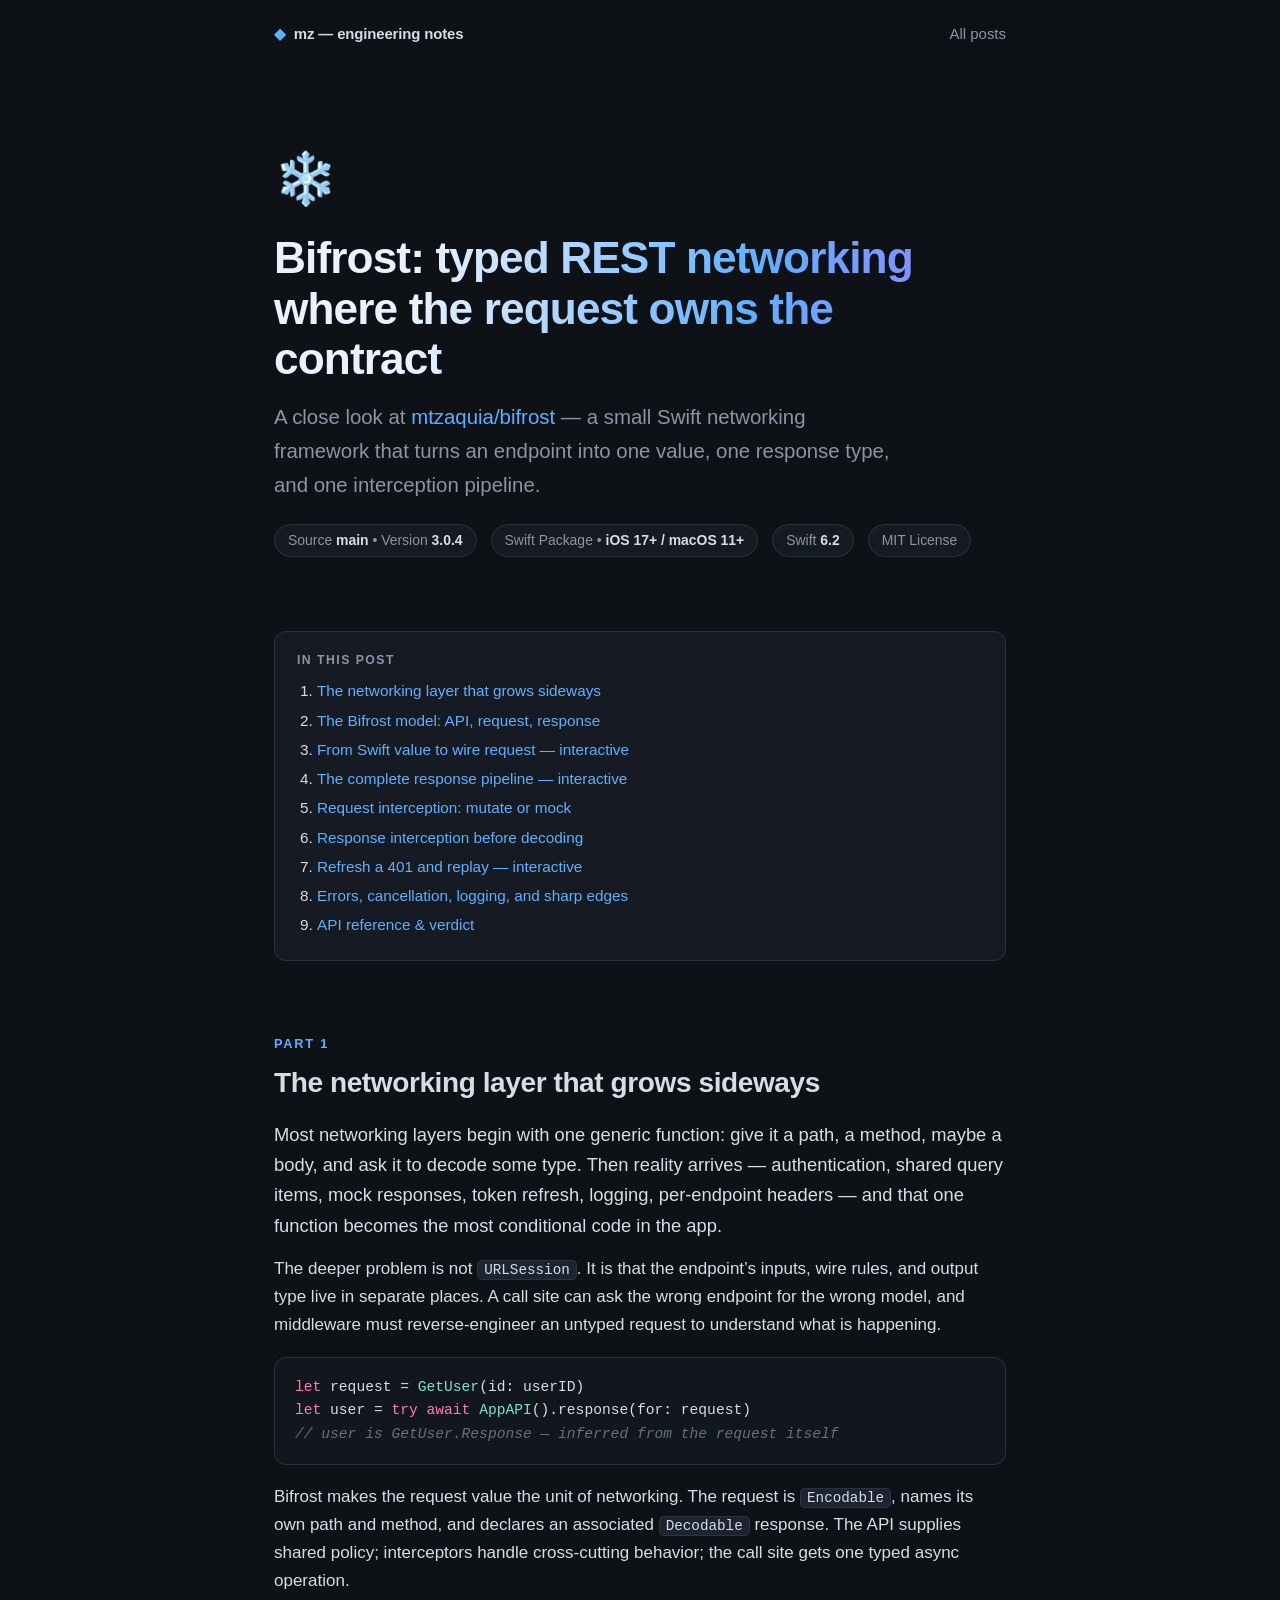
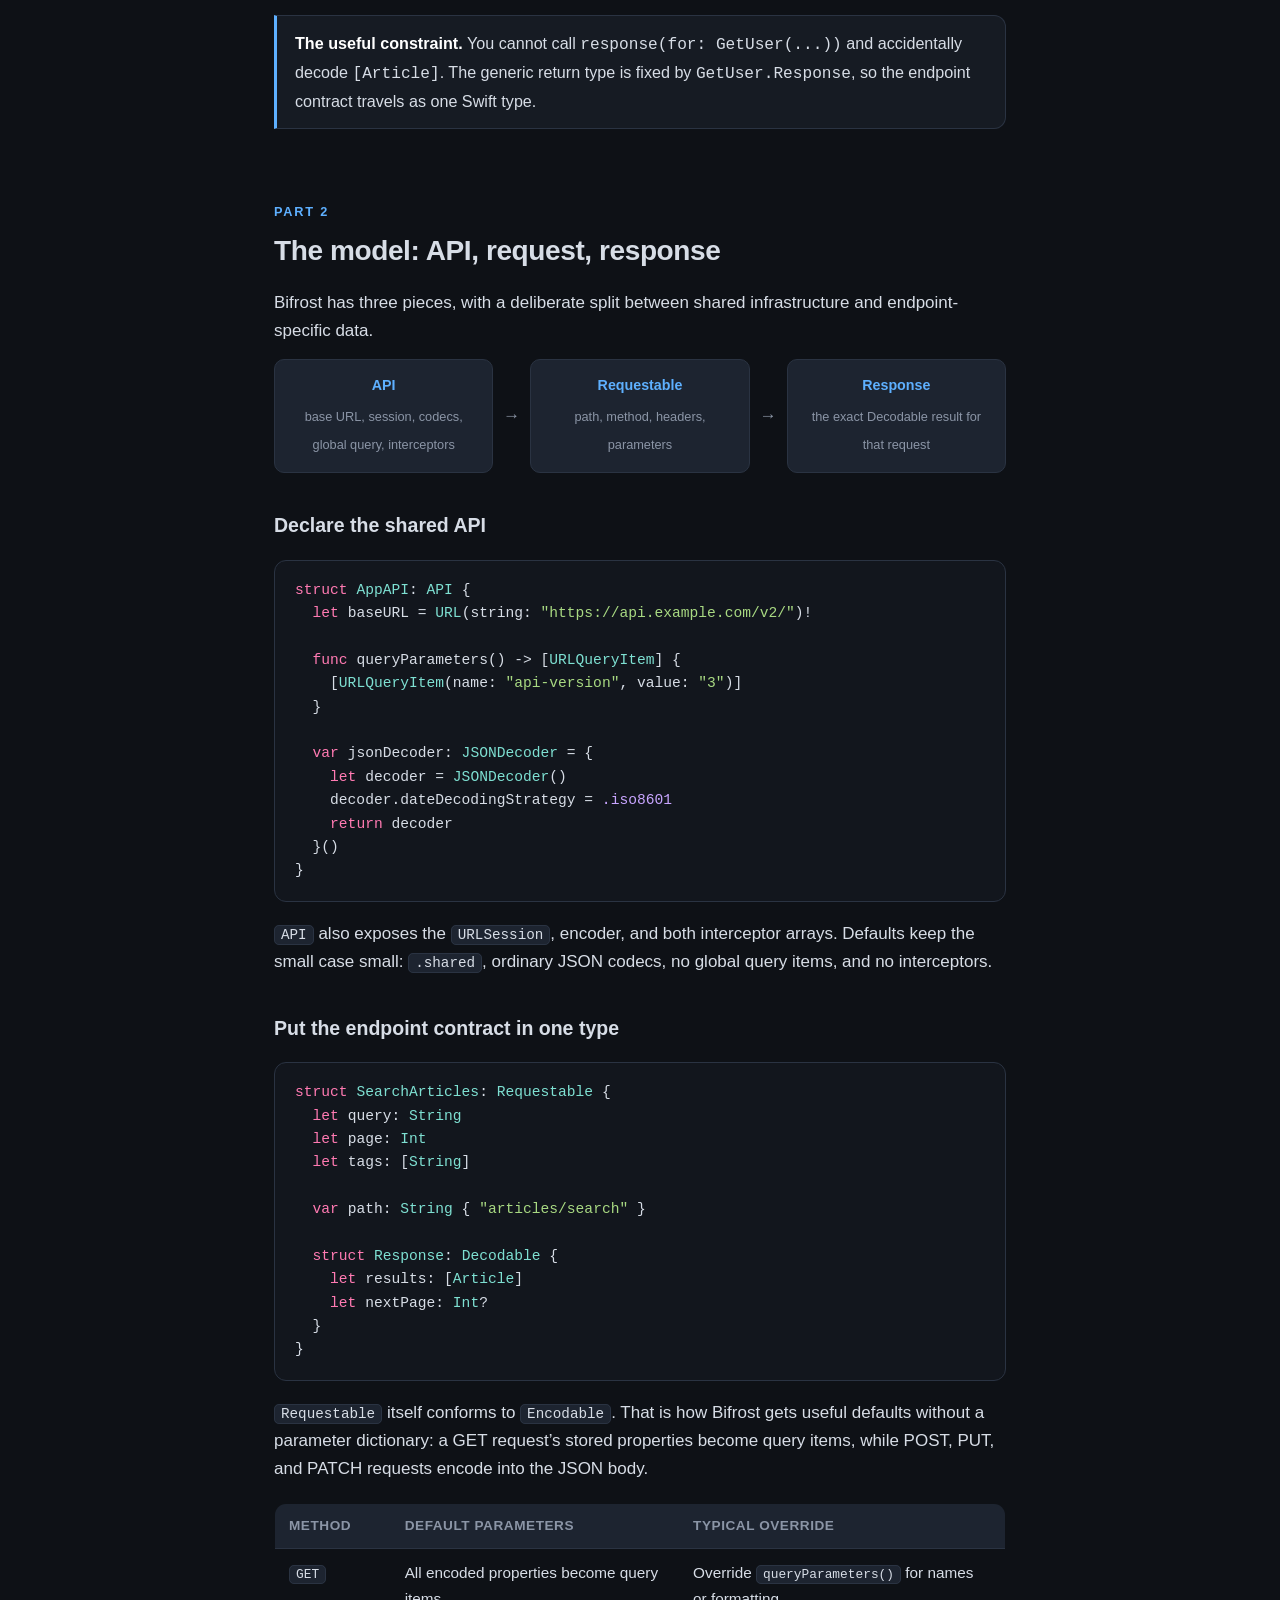
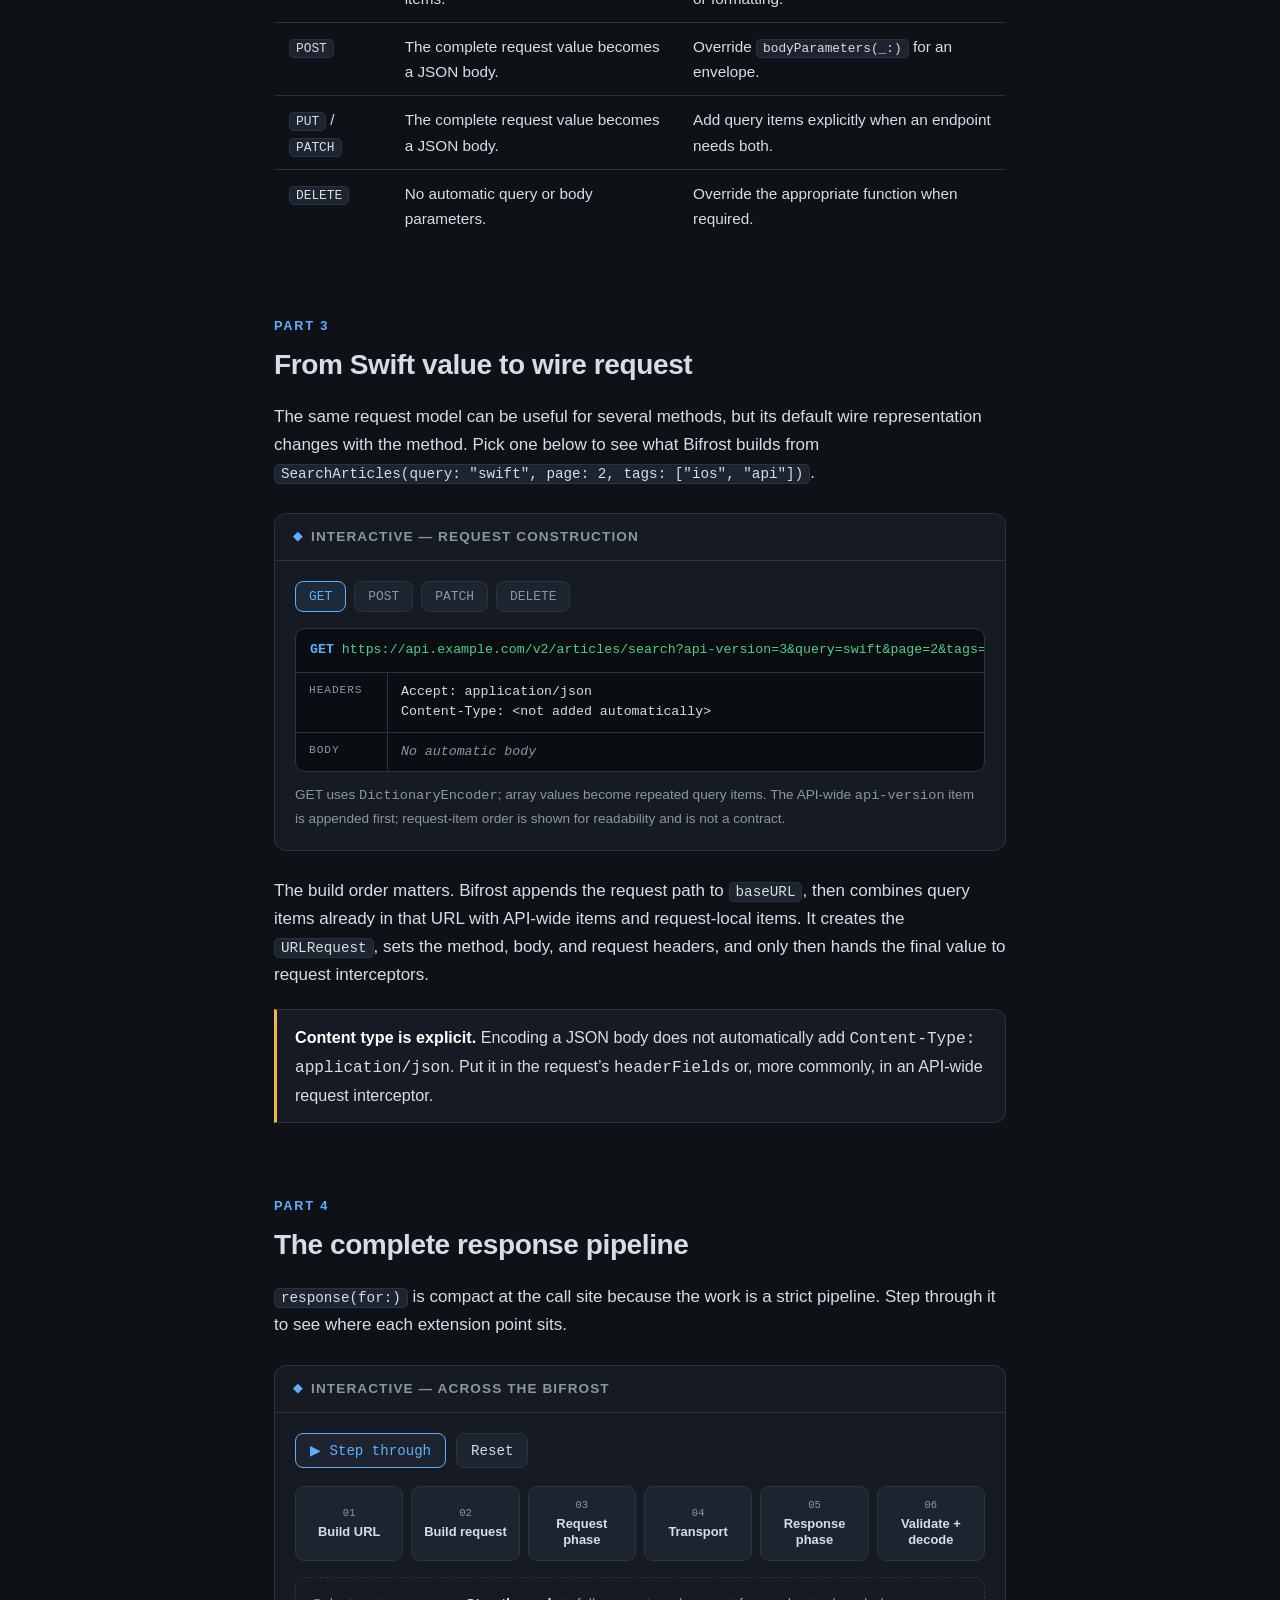
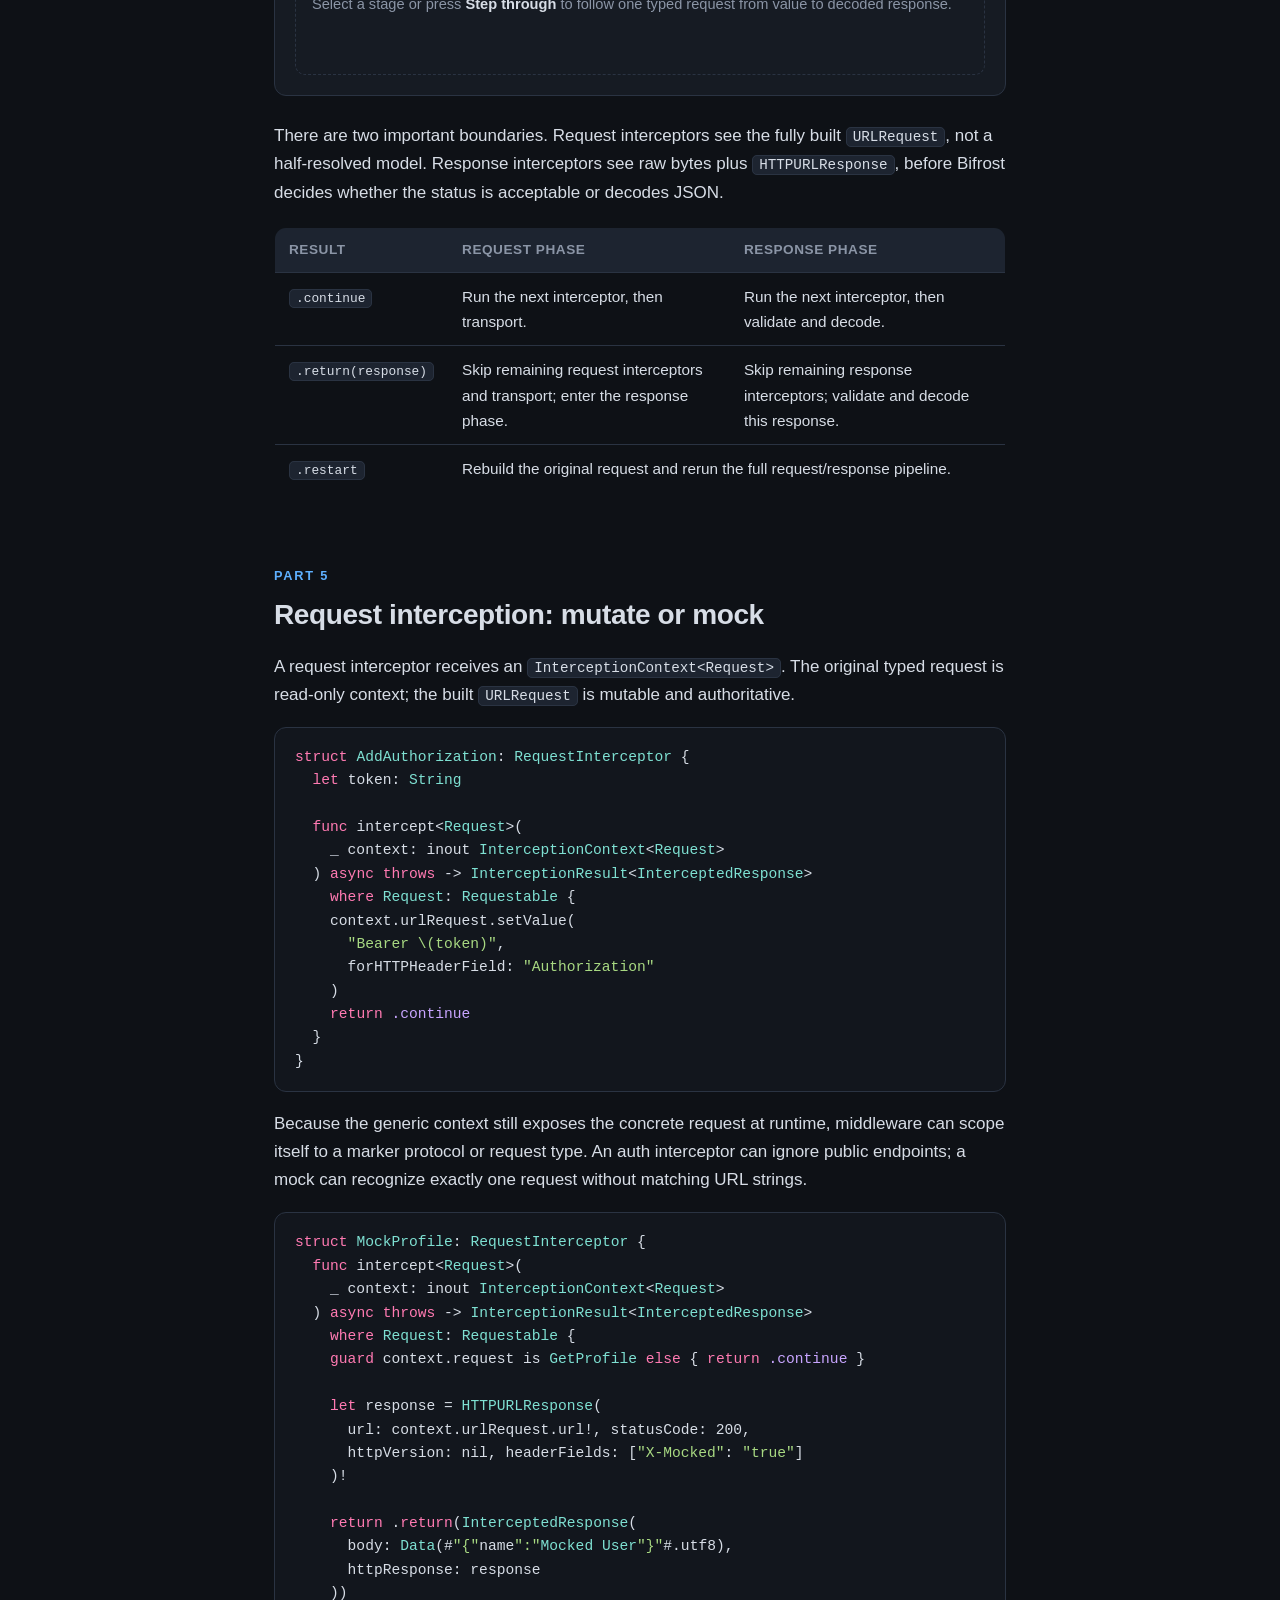
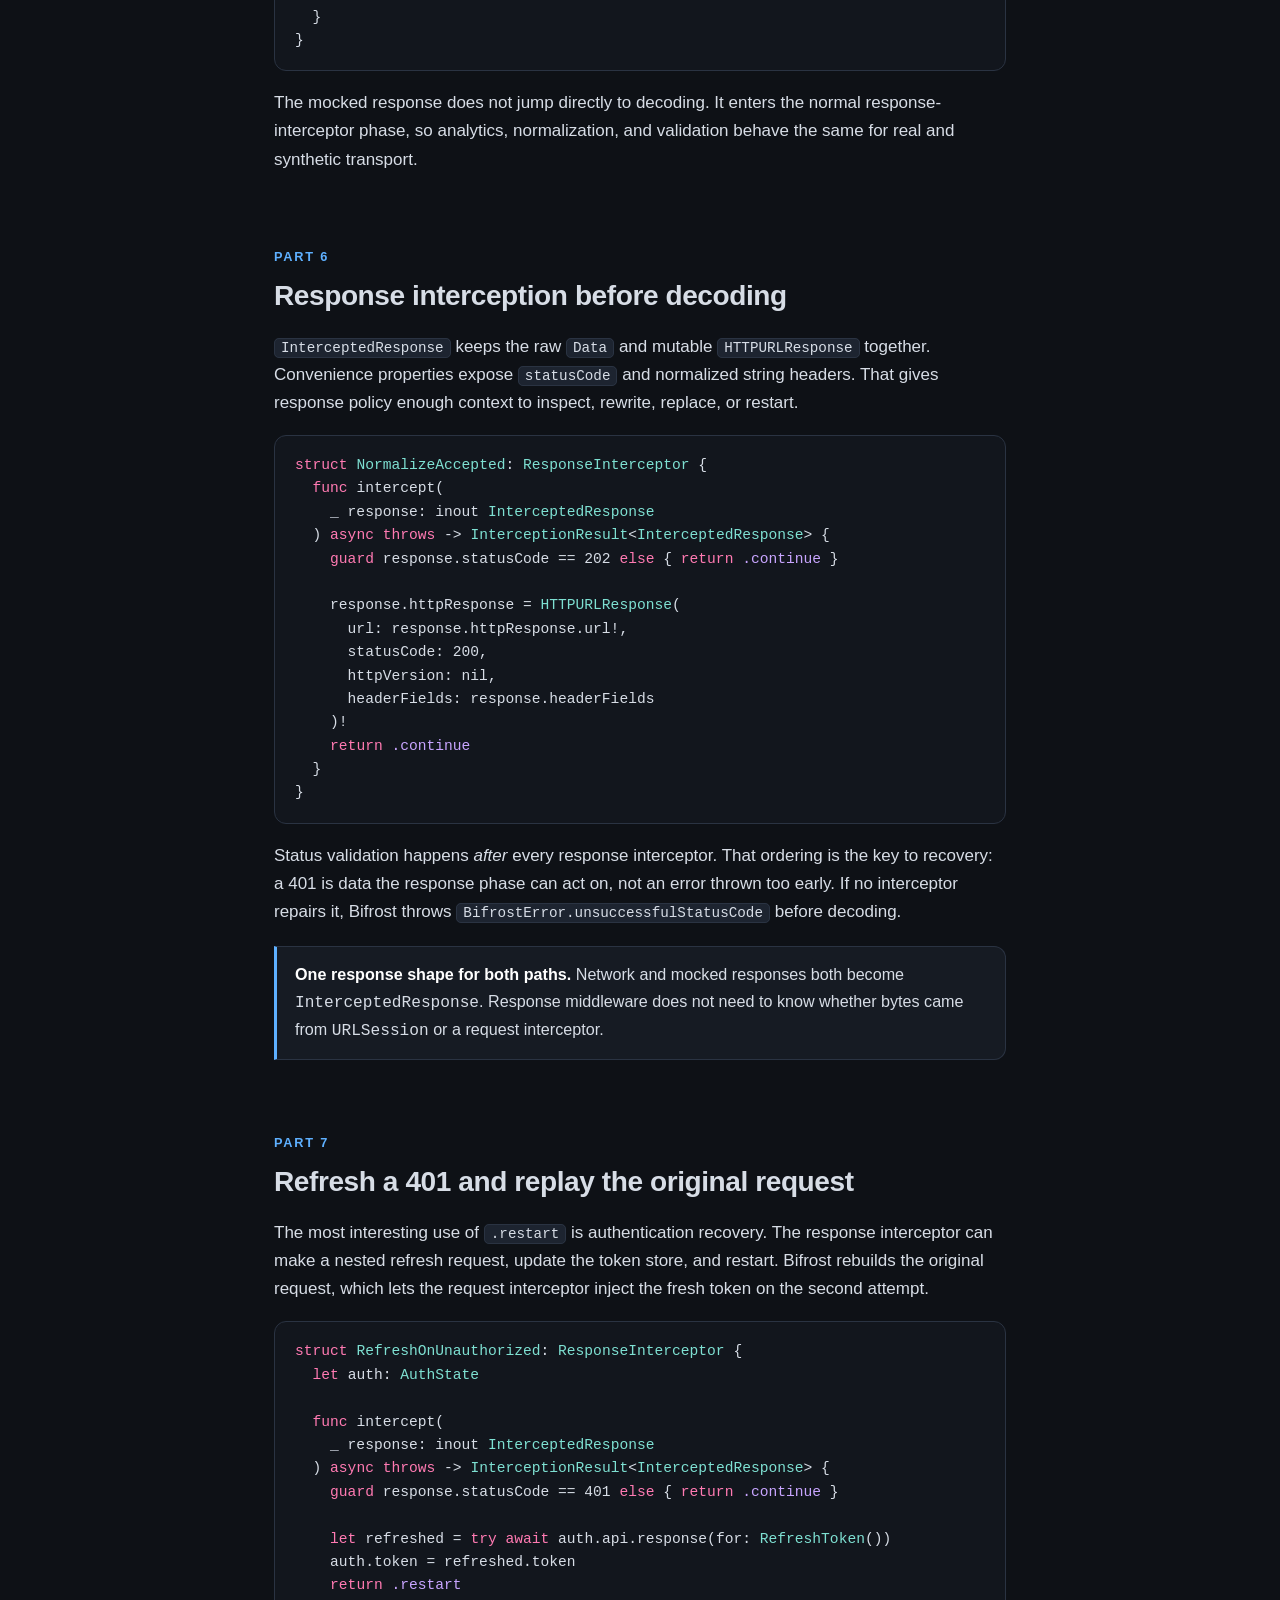
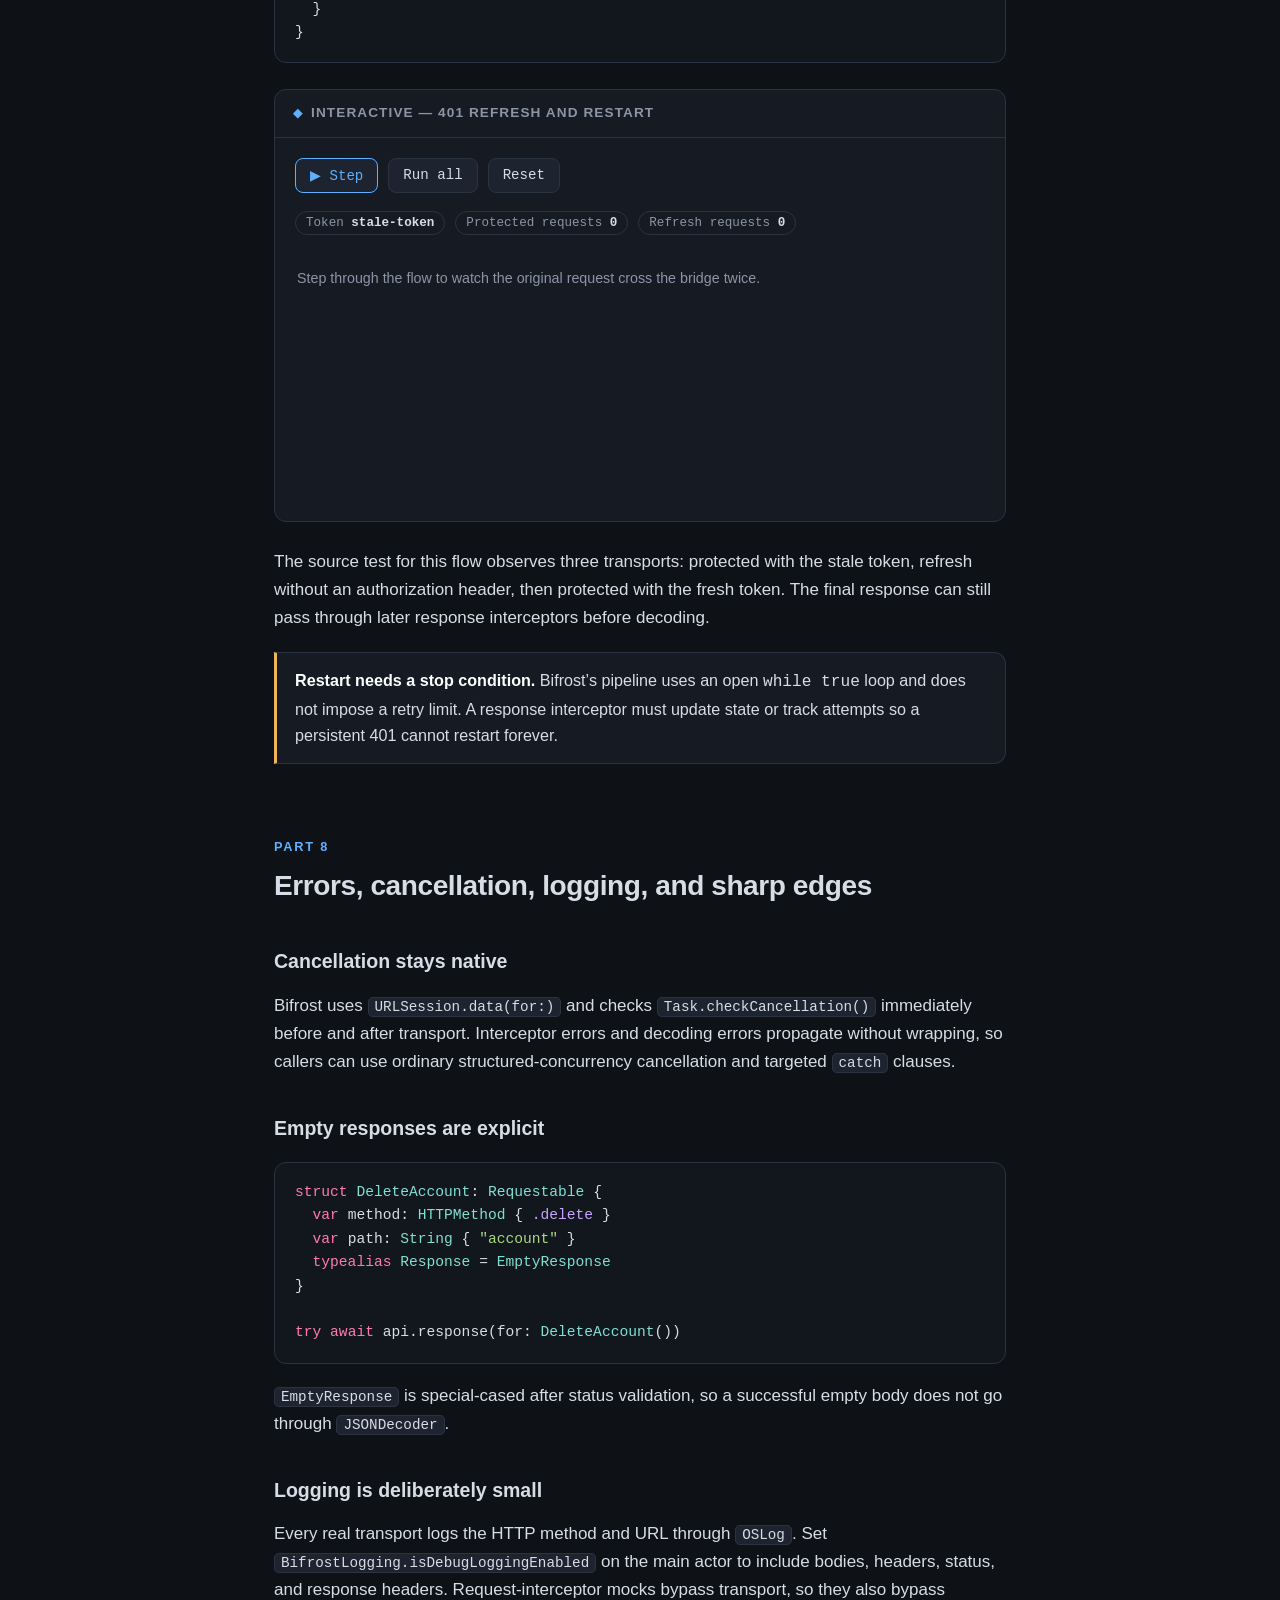
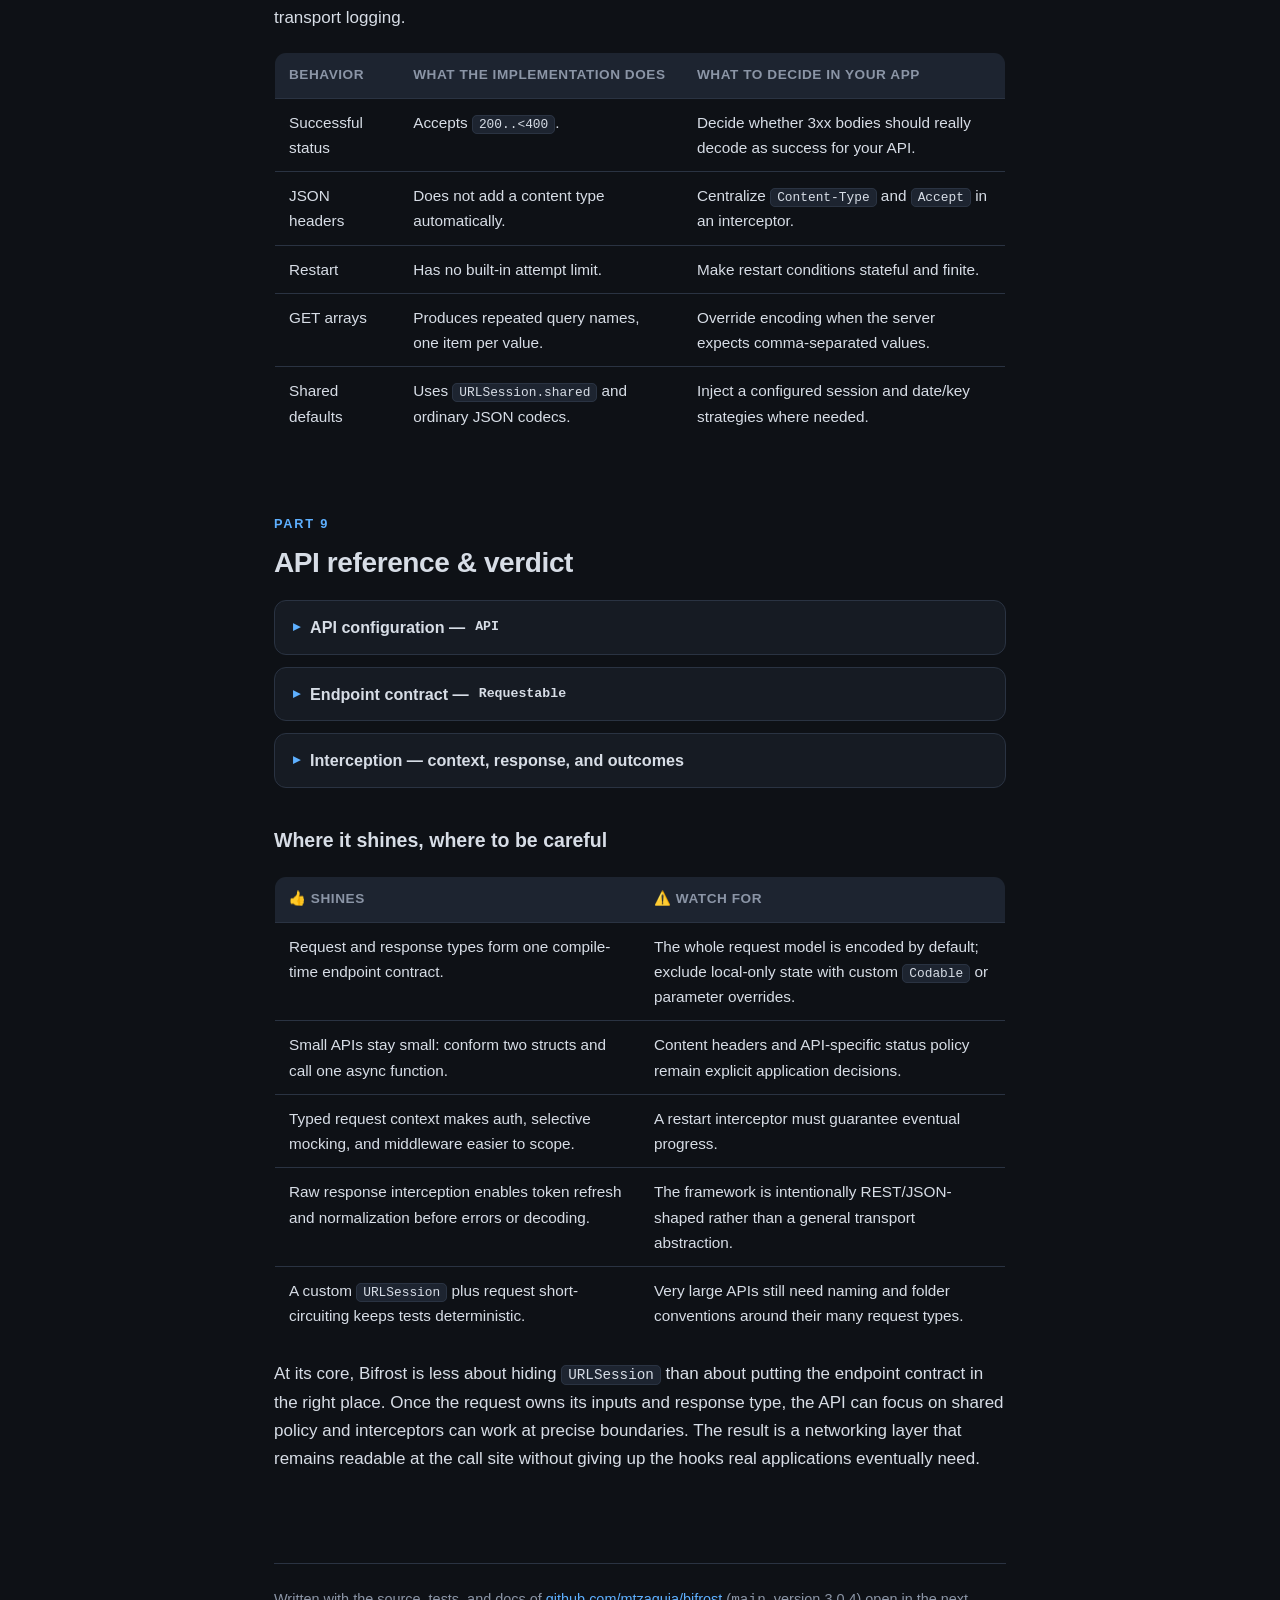
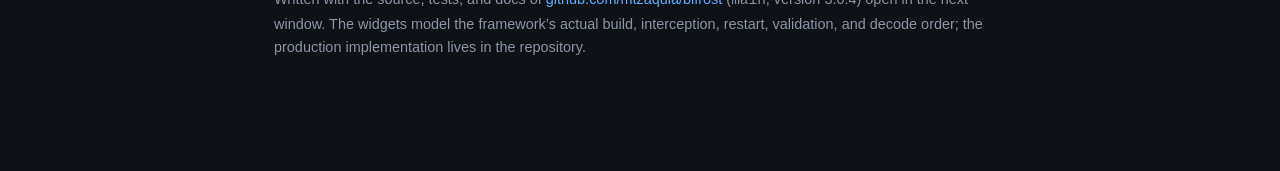
==== posts/bifrost.html @ acd0a6e0 "Add interactive Bifrost blog post" ====
<!DOCTYPE html>
<html lang="en">
<head>
<meta charset="UTF-8">
<meta name="viewport" content="width=device-width, initial-scale=1.0">
<title>Bifrost — Typed REST Networking for Swift</title>
<link rel="stylesheet" href="../assets/blog.css">
<style>
/* ---- post-specific styles: interactive widgets for this article ---- */
  .method-row { display: flex; gap: 8px; flex-wrap: wrap; margin-bottom: 16px; }
  .method-btn {
    background: var(--surface-2); color: var(--text-dim); border: 1px solid var(--border);
    border-radius: 8px; padding: 7px 13px; cursor: pointer; font: 0.76rem "SF Mono", ui-monospace, monospace;
  }
  .method-btn:hover { border-color: var(--accent); color: var(--text); }
  .method-btn.on { border-color: var(--accent); color: var(--accent); background: rgba(94,176,255,0.1); }
  .request-card {
    border: 1px solid var(--border); background: #0a0d12; border-radius: 10px;
    overflow: hidden; font: 0.78rem/1.55 "SF Mono", ui-monospace, monospace;
  }
  .request-top { padding: 11px 14px; color: var(--green); border-bottom: 1px solid var(--border); white-space: nowrap; overflow-x: auto; }
  .request-top b { color: var(--accent); }
  .wire-grid { display: grid; grid-template-columns: 92px 1fr; }
  .wire-grid > div { padding: 9px 13px; border-bottom: 1px solid var(--border); }
  .wire-grid > div:nth-last-child(-n+2) { border-bottom: none; }
  .wire-label { color: var(--text-dim); border-right: 1px solid var(--border); text-transform: uppercase; font-size: 0.66rem; letter-spacing: 0.08em; }
  .wire-value { color: var(--text); white-space: pre-wrap; overflow-wrap: anywhere; }
  .wire-value.empty { color: var(--text-dim); font-style: italic; }
  .lab-note { margin-top: 12px; color: var(--text-dim); font-size: 0.8rem; min-height: 42px; }

  /* ---------- request/response pipeline ---------- */
  .bridge { display: grid; grid-template-columns: repeat(6, 1fr); gap: 8px; align-items: stretch; }
  .bridge-stage {
    position: relative; min-width: 0; padding: 12px 8px; border: 1px solid var(--border);
    border-radius: 9px; background: var(--surface-2); text-align: center; cursor: pointer;
    color: var(--text); font-family: inherit;
    transition: border-color 0.2s, background 0.2s, transform 0.2s;
  }
  .bridge-stage:hover { border-color: var(--accent); transform: translateY(-2px); }
  .bridge-stage.active { border-color: var(--accent); background: rgba(94,176,255,0.1); box-shadow: 0 0 0 3px rgba(94,176,255,0.1); }
  .bridge-stage.done { border-color: var(--green); }
  .bridge-stage .bs-num { display: block; color: var(--text-dim); font: 0.62rem "SF Mono", ui-monospace, monospace; margin-bottom: 5px; }
  .bridge-stage .bs-name { display: block; font-size: 0.76rem; font-weight: 650; line-height: 1.25; }
  .bridge-detail {
    margin-top: 16px; min-height: 98px; padding: 14px 16px; border: 1px dashed var(--border);
    border-radius: 10px; color: var(--text-dim); font-size: 0.86rem;
  }
  .bridge-detail b { color: var(--text); }
  .result-chip { display: inline-block; margin: 8px 6px 0 0; padding: 2px 9px; border: 1px solid; border-radius: 999px; font: 0.7rem "SF Mono", ui-monospace, monospace; }
  .rc-continue { color: var(--green); }
  .rc-return { color: var(--accent-2); }
  .rc-restart { color: var(--amber); }

  /* ---------- auth replay simulator ---------- */
  .auth-status {
    display: flex; gap: 10px; flex-wrap: wrap; margin-bottom: 16px;
    font: 0.74rem "SF Mono", ui-monospace, monospace;
  }
  .auth-pill { border: 1px solid var(--border); border-radius: 999px; padding: 4px 10px; color: var(--text-dim); }
  .auth-pill b { color: var(--text); }
  .auth-path { display: flex; flex-direction: column; gap: 7px; min-height: 250px; }
  .auth-event {
    display: grid; grid-template-columns: 76px 1fr auto; gap: 10px; align-items: center;
    padding: 9px 12px; border: 1px solid var(--border); border-radius: 9px;
    background: var(--surface-2); animation: nodeIn 0.25s ease; font-size: 0.8rem;
  }
  .auth-event .who { font: 0.62rem "SF Mono", ui-monospace, monospace; text-transform: uppercase; letter-spacing: 0.06em; color: var(--accent); }
  .auth-event .event-meta { font: 0.68rem "SF Mono", ui-monospace, monospace; color: var(--text-dim); }
  .auth-event.warn { border-color: rgba(240,180,88,0.55); }
  .auth-event.good { border-color: rgba(78,207,138,0.55); }
  .auth-event.restart { border-color: rgba(157,123,255,0.6); }
  .auth-empty { color: var(--text-dim); font-size: 0.84rem; padding: 16px 2px; }

  /* ---------- compact architecture map ---------- */
  .ownership-map { display: grid; grid-template-columns: 1fr auto 1fr auto 1fr; gap: 10px; align-items: center; }
  .own-box { border: 1px solid var(--border); background: var(--surface-2); border-radius: 10px; padding: 14px; text-align: center; }
  .own-box b { display: block; color: var(--accent); font-size: 0.84rem; margin-bottom: 5px; }
  .own-box span { color: var(--text-dim); font-size: 0.75rem; }
  .own-arrow { color: var(--text-dim); }

  @media (max-width: 640px) {
    .bridge { grid-template-columns: repeat(3, minmax(104px, 1fr)); min-width: 344px; }
    .wire-grid { grid-template-columns: 74px 1fr; }
    .auth-event { grid-template-columns: 65px 1fr; }
    .auth-event .event-meta { grid-column: 2; }
    .ownership-map { grid-template-columns: 1fr; }
    .own-arrow { transform: rotate(90deg); text-align: center; }
  }
</style>
</head>
<body>

<nav class="site-nav">
  <a class="brand" href="../index.html"><span class="dot">◆</span> mz — engineering notes</a>
  <span class="nav-links"><a href="../index.html">All posts</a></span>
</nav>

<header class="hero">
  <div class="plane">❄️</div>
  <h1>Bifrost: typed REST networking where the request owns the contract</h1>
  <p class="sub">A close look at <a href="https://github.com/mtzaquia/bifrost" target="_blank" rel="noopener">mtzaquia/bifrost</a> — a small Swift networking framework that turns an endpoint into one value, one response type, and one interception pipeline.</p>
  <div class="meta-row">
    <span class="pill">Source <b>main</b> • Version <b>3.0.4</b></span>
    <span class="pill">Swift Package • <b>iOS 17+ / macOS 11+</b></span>
    <span class="pill">Swift <b>6.2</b></span>
    <span class="pill">MIT License</span>
  </div>
</header>

<main>

<nav class="toc">
  <div class="toc-t">In this post</div>
  <ol>
    <li><a href="#problem">The networking layer that grows sideways</a></li>
    <li><a href="#model">The Bifrost model: API, request, response</a></li>
    <li><a href="#encoding">From Swift value to wire request — interactive</a></li>
    <li><a href="#pipeline">The complete response pipeline — interactive</a></li>
    <li><a href="#request-interceptors">Request interception: mutate or mock</a></li>
    <li><a href="#response-interceptors">Response interception before decoding</a></li>
    <li><a href="#restart">Refresh a 401 and replay — interactive</a></li>
    <li><a href="#edges">Errors, cancellation, logging, and sharp edges</a></li>
    <li><a href="#verdict">API reference &amp; verdict</a></li>
  </ol>
</nav>

<!-- ============================================================ -->
<h2 id="problem"><span class="kicker">Part 1</span>The networking layer that grows sideways</h2>

<p class="lede">Most networking layers begin with one generic function: give it a path, a method, maybe a body, and ask it to decode some type. Then reality arrives — authentication, shared query items, mock responses, token refresh, logging, per-endpoint headers — and that one function becomes the most conditional code in the app.</p>

<p>The deeper problem is not <code>URLSession</code>. It is that the endpoint’s inputs, wire rules, and output type live in separate places. A call site can ask the wrong endpoint for the wrong model, and middleware must reverse-engineer an untyped request to understand what is happening.</p>

<pre><code class="swift">let request = GetUser(id: userID)
let user = try await AppAPI().response(for: request)
// user is GetUser.Response — inferred from the request itself</code></pre>

<p>Bifrost makes the request value the unit of networking. The request is <code>Encodable</code>, names its own path and method, and declares an associated <code>Decodable</code> response. The API supplies shared policy; interceptors handle cross-cutting behavior; the call site gets one typed async operation.</p>

<div class="callout">
<strong>The useful constraint.</strong> You cannot call <code>response(for: GetUser(...))</code> and accidentally decode <code>[Article]</code>. The generic return type is fixed by <code>GetUser.Response</code>, so the endpoint contract travels as one Swift type.
</div>

<!-- ============================================================ -->
<h2 id="model"><span class="kicker">Part 2</span>The model: API, request, response</h2>

<p>Bifrost has three pieces, with a deliberate split between shared infrastructure and endpoint-specific data.</p>

<div class="ownership-map">
  <div class="own-box"><b>API</b><span>base URL, session, codecs, global query, interceptors</span></div>
  <div class="own-arrow">→</div>
  <div class="own-box"><b>Requestable</b><span>path, method, headers, parameters</span></div>
  <div class="own-arrow">→</div>
  <div class="own-box"><b>Response</b><span>the exact Decodable result for that request</span></div>
</div>

<h3>Declare the shared API</h3>

<pre><code class="swift">struct AppAPI: API {
  let baseURL = URL(string: "https://api.example.com/v2/")!

  func queryParameters() -> [URLQueryItem] {
    [URLQueryItem(name: "api-version", value: "3")]
  }

  var jsonDecoder: JSONDecoder = {
    let decoder = JSONDecoder()
    decoder.dateDecodingStrategy = .iso8601
    return decoder
  }()
}</code></pre>

<p><code>API</code> also exposes the <code>URLSession</code>, encoder, and both interceptor arrays. Defaults keep the small case small: <code>.shared</code>, ordinary JSON codecs, no global query items, and no interceptors.</p>

<h3>Put the endpoint contract in one type</h3>

<pre><code class="swift">struct SearchArticles: Requestable {
  let query: String
  let page: Int
  let tags: [String]

  var path: String { "articles/search" }

  struct Response: Decodable {
    let results: [Article]
    let nextPage: Int?
  }
}</code></pre>

<p><code>Requestable</code> itself conforms to <code>Encodable</code>. That is how Bifrost gets useful defaults without a parameter dictionary: a GET request’s stored properties become query items, while POST, PUT, and PATCH requests encode into the JSON body.</p>

<div class="table-scroll" role="region" aria-label="Bifrost HTTP method defaults" tabindex="0">
<table>
  <thead><tr><th>Method</th><th>Default parameters</th><th>Typical override</th></tr></thead>
  <tbody>
    <tr><td><code>GET</code></td><td>All encoded properties become query items.</td><td>Override <code>queryParameters()</code> for names or formatting.</td></tr>
    <tr><td><code>POST</code></td><td>The complete request value becomes a JSON body.</td><td>Override <code>bodyParameters(_:)</code> for an envelope.</td></tr>
    <tr><td><code>PUT</code> / <code>PATCH</code></td><td>The complete request value becomes a JSON body.</td><td>Add query items explicitly when an endpoint needs both.</td></tr>
    <tr><td><code>DELETE</code></td><td>No automatic query or body parameters.</td><td>Override the appropriate function when required.</td></tr>
  </tbody>
</table>
</div>

<!-- ============================================================ -->
<h2 id="encoding"><span class="kicker">Part 3</span>From Swift value to wire request</h2>

<p>The same request model can be useful for several methods, but its default wire representation changes with the method. Pick one below to see what Bifrost builds from <code>SearchArticles(query: "swift", page: 2, tags: ["ios", "api"])</code>.</p>

<div class="widget">
  <div class="widget-title">Interactive — request construction</div>
  <div class="widget-body">
    <div class="method-row" id="method-row">
      <button class="method-btn on" data-method="GET">GET</button>
      <button class="method-btn" data-method="POST">POST</button>
      <button class="method-btn" data-method="PATCH">PATCH</button>
      <button class="method-btn" data-method="DELETE">DELETE</button>
    </div>
    <div class="request-card">
      <div class="request-top"><b id="wire-method">GET</b> <span id="wire-url"></span></div>
      <div class="wire-grid">
        <div class="wire-label">Headers</div><div class="wire-value" id="wire-headers"></div>
        <div class="wire-label">Body</div><div class="wire-value" id="wire-body"></div>
      </div>
    </div>
    <div class="lab-note" id="wire-note"></div>
  </div>
</div>

<p>The build order matters. Bifrost appends the request path to <code>baseURL</code>, then combines query items already in that URL with API-wide items and request-local items. It creates the <code>URLRequest</code>, sets the method, body, and request headers, and only then hands the final value to request interceptors.</p>

<div class="callout warn">
<strong>Content type is explicit.</strong> Encoding a JSON body does not automatically add <code>Content-Type: application/json</code>. Put it in the request’s <code>headerFields</code> or, more commonly, in an API-wide request interceptor.
</div>

<!-- ============================================================ -->
<h2 id="pipeline"><span class="kicker">Part 4</span>The complete response pipeline</h2>

<p><code>response(for:)</code> is compact at the call site because the work is a strict pipeline. Step through it to see where each extension point sits.</p>

<div class="widget">
  <div class="widget-title">Interactive — across the Bifrost</div>
  <div class="widget-body">
    <div class="btn-row">
      <button class="ctl primary" id="pipeline-step">▶ Step through</button>
      <button class="ctl" id="pipeline-reset">Reset</button>
    </div>
    <div class="bridge" id="pipeline-stages"></div>
    <div class="bridge-detail" id="pipeline-detail">Select a stage or press <b>Step through</b> to follow one typed request from value to decoded response.</div>
  </div>
</div>

<p>There are two important boundaries. Request interceptors see the fully built <code>URLRequest</code>, not a half-resolved model. Response interceptors see raw bytes plus <code>HTTPURLResponse</code>, before Bifrost decides whether the status is acceptable or decodes JSON.</p>

<div class="table-scroll" role="region" aria-label="Interceptor results" tabindex="0">
<table>
  <thead><tr><th>Result</th><th>Request phase</th><th>Response phase</th></tr></thead>
  <tbody>
    <tr><td><code>.continue</code></td><td>Run the next interceptor, then transport.</td><td>Run the next interceptor, then validate and decode.</td></tr>
    <tr><td><code>.return(response)</code></td><td>Skip remaining request interceptors and transport; enter the response phase.</td><td>Skip remaining response interceptors; validate and decode this response.</td></tr>
    <tr><td><code>.restart</code></td><td colspan="2">Rebuild the original request and rerun the full request/response pipeline.</td></tr>
  </tbody>
</table>
</div>

<!-- ============================================================ -->
<h2 id="request-interceptors"><span class="kicker">Part 5</span>Request interception: mutate or mock</h2>

<p>A request interceptor receives an <code>InterceptionContext&lt;Request&gt;</code>. The original typed request is read-only context; the built <code>URLRequest</code> is mutable and authoritative.</p>

<pre><code class="swift">struct AddAuthorization: RequestInterceptor {
  let token: String

  func intercept&lt;Request&gt;(
    _ context: inout InterceptionContext&lt;Request&gt;
  ) async throws -> InterceptionResult&lt;InterceptedResponse&gt;
    where Request: Requestable {
    context.urlRequest.setValue(
      "Bearer \(token)",
      forHTTPHeaderField: "Authorization"
    )
    return .continue
  }
}</code></pre>

<p>Because the generic context still exposes the concrete request at runtime, middleware can scope itself to a marker protocol or request type. An auth interceptor can ignore public endpoints; a mock can recognize exactly one request without matching URL strings.</p>

<pre><code class="swift">struct MockProfile: RequestInterceptor {
  func intercept&lt;Request&gt;(
    _ context: inout InterceptionContext&lt;Request&gt;
  ) async throws -> InterceptionResult&lt;InterceptedResponse&gt;
    where Request: Requestable {
    guard context.request is GetProfile else { return .continue }

    let response = HTTPURLResponse(
      url: context.urlRequest.url!, statusCode: 200,
      httpVersion: nil, headerFields: ["X-Mocked": "true"]
    )!

    return .return(InterceptedResponse(
      body: Data(#"{"name":"Mocked User"}"#.utf8),
      httpResponse: response
    ))
  }
}</code></pre>

<p>The mocked response does not jump directly to decoding. It enters the normal response-interceptor phase, so analytics, normalization, and validation behave the same for real and synthetic transport.</p>

<!-- ============================================================ -->
<h2 id="response-interceptors"><span class="kicker">Part 6</span>Response interception before decoding</h2>

<p><code>InterceptedResponse</code> keeps the raw <code>Data</code> and mutable <code>HTTPURLResponse</code> together. Convenience properties expose <code>statusCode</code> and normalized string headers. That gives response policy enough context to inspect, rewrite, replace, or restart.</p>

<pre><code class="swift">struct NormalizeAccepted: ResponseInterceptor {
  func intercept(
    _ response: inout InterceptedResponse
  ) async throws -> InterceptionResult&lt;InterceptedResponse&gt; {
    guard response.statusCode == 202 else { return .continue }

    response.httpResponse = HTTPURLResponse(
      url: response.httpResponse.url!,
      statusCode: 200,
      httpVersion: nil,
      headerFields: response.headerFields
    )!
    return .continue
  }
}</code></pre>

<p>Status validation happens <em>after</em> every response interceptor. That ordering is the key to recovery: a 401 is data the response phase can act on, not an error thrown too early. If no interceptor repairs it, Bifrost throws <code>BifrostError.unsuccessfulStatusCode</code> before decoding.</p>

<div class="callout">
<strong>One response shape for both paths.</strong> Network and mocked responses both become <code>InterceptedResponse</code>. Response middleware does not need to know whether bytes came from <code>URLSession</code> or a request interceptor.
</div>

<!-- ============================================================ -->
<h2 id="restart"><span class="kicker">Part 7</span>Refresh a 401 and replay the original request</h2>

<p>The most interesting use of <code>.restart</code> is authentication recovery. The response interceptor can make a nested refresh request, update the token store, and restart. Bifrost rebuilds the original request, which lets the request interceptor inject the fresh token on the second attempt.</p>

<pre><code class="swift">struct RefreshOnUnauthorized: ResponseInterceptor {
  let auth: AuthState

  func intercept(
    _ response: inout InterceptedResponse
  ) async throws -> InterceptionResult&lt;InterceptedResponse&gt; {
    guard response.statusCode == 401 else { return .continue }

    let refreshed = try await auth.api.response(for: RefreshToken())
    auth.token = refreshed.token
    return .restart
  }
}</code></pre>

<div class="widget">
  <div class="widget-title">Interactive — 401 refresh and restart</div>
  <div class="widget-body">
    <div class="btn-row">
      <button class="ctl primary" id="auth-step">▶ Step</button>
      <button class="ctl" id="auth-run">Run all</button>
      <button class="ctl" id="auth-reset">Reset</button>
    </div>
    <div class="auth-status">
      <span class="auth-pill">Token <b id="auth-token">stale-token</b></span>
      <span class="auth-pill">Protected requests <b id="auth-count">0</b></span>
      <span class="auth-pill">Refresh requests <b id="refresh-count">0</b></span>
    </div>
    <div class="auth-path" id="auth-path"><div class="auth-empty">Step through the flow to watch the original request cross the bridge twice.</div></div>
  </div>
</div>

<p>The source test for this flow observes three transports: protected with the stale token, refresh without an authorization header, then protected with the fresh token. The final response can still pass through later response interceptors before decoding.</p>

<div class="callout warn">
<strong>Restart needs a stop condition.</strong> Bifrost’s pipeline uses an open <code>while true</code> loop and does not impose a retry limit. A response interceptor must update state or track attempts so a persistent 401 cannot restart forever.
</div>

<!-- ============================================================ -->
<h2 id="edges"><span class="kicker">Part 8</span>Errors, cancellation, logging, and sharp edges</h2>

<h3>Cancellation stays native</h3>

<p>Bifrost uses <code>URLSession.data(for:)</code> and checks <code>Task.checkCancellation()</code> immediately before and after transport. Interceptor errors and decoding errors propagate without wrapping, so callers can use ordinary structured-concurrency cancellation and targeted <code>catch</code> clauses.</p>

<h3>Empty responses are explicit</h3>

<pre><code class="swift">struct DeleteAccount: Requestable {
  var method: HTTPMethod { .delete }
  var path: String { "account" }
  typealias Response = EmptyResponse
}

try await api.response(for: DeleteAccount())</code></pre>

<p><code>EmptyResponse</code> is special-cased after status validation, so a successful empty body does not go through <code>JSONDecoder</code>.</p>

<h3>Logging is deliberately small</h3>

<p>Every real transport logs the HTTP method and URL through <code>OSLog</code>. Set <code>BifrostLogging.isDebugLoggingEnabled</code> on the main actor to include bodies, headers, status, and response headers. Request-interceptor mocks bypass transport, so they also bypass transport logging.</p>

<div class="table-scroll" role="region" aria-label="Bifrost behavior to watch" tabindex="0">
<table>
  <thead><tr><th>Behavior</th><th>What the implementation does</th><th>What to decide in your app</th></tr></thead>
  <tbody>
    <tr><td>Successful status</td><td>Accepts <code>200..&lt;400</code>.</td><td>Decide whether 3xx bodies should really decode as success for your API.</td></tr>
    <tr><td>JSON headers</td><td>Does not add a content type automatically.</td><td>Centralize <code>Content-Type</code> and <code>Accept</code> in an interceptor.</td></tr>
    <tr><td>Restart</td><td>Has no built-in attempt limit.</td><td>Make restart conditions stateful and finite.</td></tr>
    <tr><td>GET arrays</td><td>Produces repeated query names, one item per value.</td><td>Override encoding when the server expects comma-separated values.</td></tr>
    <tr><td>Shared defaults</td><td>Uses <code>URLSession.shared</code> and ordinary JSON codecs.</td><td>Inject a configured session and date/key strategies where needed.</td></tr>
  </tbody>
</table>
</div>

<!-- ============================================================ -->
<h2 id="verdict"><span class="kicker">Part 9</span>API reference &amp; verdict</h2>

<details class="api">
  <summary>API configuration — <code>API</code></summary>
  <div class="api-body">
    <pre><code class="swift">protocol API {
  var baseURL: URL { get }
  var urlSession: URLSession { get }
  func queryParameters() -> [URLQueryItem]
  var jsonEncoder: JSONEncoder { get }
  var jsonDecoder: JSONDecoder { get }
  var requestInterceptors: [any RequestInterceptor] { get }
  var responseInterceptors: [any ResponseInterceptor] { get }
}

func response&lt;Request: Requestable&gt;(
  for request: Request
) async throws -> Request.Response</code></pre>
  </div>
</details>

<details class="api">
  <summary>Endpoint contract — <code>Requestable</code></summary>
  <div class="api-body">
    <pre><code class="swift">protocol Requestable: Encodable {
  associatedtype Response: Decodable
  var path: String { get }
  var method: HTTPMethod { get }
  var headerFields: [String: String] { get }
  func queryParameters() throws -> [URLQueryItem]
  func bodyParameters(_ encoder: JSONEncoder) throws -> Data?
}

enum HTTPMethod { case get, post, put, patch, delete }
struct EmptyResponse: Decodable {}</code></pre>
  </div>
</details>

<details class="api">
  <summary>Interception — context, response, and outcomes</summary>
  <div class="api-body">
    <pre><code class="swift">enum InterceptionResult&lt;Value&gt; {
  case `continue`
  case `return`(Value)
  case restart
}

struct InterceptionContext&lt;Request: Requestable&gt; {
  let request: Request
  var urlRequest: URLRequest
}

struct InterceptedResponse {
  var body: Data
  var httpResponse: HTTPURLResponse
  var statusCode: Int { get }
  var headerFields: [String: String] { get }
}</code></pre>
  </div>
</details>

<h3>Where it shines, where to be careful</h3>

<div class="table-scroll" role="region" aria-label="Bifrost strengths and tradeoffs" tabindex="0">
<table>
  <thead><tr><th style="width:50%">👍 Shines</th><th>⚠️ Watch for</th></tr></thead>
  <tbody>
    <tr><td>Request and response types form one compile-time endpoint contract.</td><td>The whole request model is encoded by default; exclude local-only state with custom <code>Codable</code> or parameter overrides.</td></tr>
    <tr><td>Small APIs stay small: conform two structs and call one async function.</td><td>Content headers and API-specific status policy remain explicit application decisions.</td></tr>
    <tr><td>Typed request context makes auth, selective mocking, and middleware easier to scope.</td><td>A restart interceptor must guarantee eventual progress.</td></tr>
    <tr><td>Raw response interception enables token refresh and normalization before errors or decoding.</td><td>The framework is intentionally REST/JSON-shaped rather than a general transport abstraction.</td></tr>
    <tr><td>A custom <code>URLSession</code> plus request short-circuiting keeps tests deterministic.</td><td>Very large APIs still need naming and folder conventions around their many request types.</td></tr>
  </tbody>
</table>
</div>

<p>At its core, Bifrost is less about hiding <code>URLSession</code> than about putting the endpoint contract in the right place. Once the request owns its inputs and response type, the API can focus on shared policy and interceptors can work at precise boundaries. The result is a networking layer that remains readable at the call site without giving up the hooks real applications eventually need.</p>

<footer>
  Written with the source, tests, and docs of <a href="https://github.com/mtzaquia/bifrost" target="_blank" rel="noopener">github.com/mtzaquia/bifrost</a> (<code>main</code>, version 3.0.4) open in the next window. The widgets model the framework’s actual build, interception, restart, validation, and decode order; the production implementation lives in the repository.
</footer>

</main>

<script src="../assets/site.js"></script>
<script>
/* ---------------- request construction lab ---------------- */
(function () {
  const buttons = Array.from(document.querySelectorAll("[data-method]"));
  const methodEl = document.getElementById("wire-method");
  const urlEl = document.getElementById("wire-url");
  const headersEl = document.getElementById("wire-headers");
  const bodyEl = document.getElementById("wire-body");
  const noteEl = document.getElementById("wire-note");
  const base = "https://api.example.com/v2/articles/search";

  function render(method) {
    buttons.forEach(button => button.classList.toggle("on", button.dataset.method === method));
    methodEl.textContent = method;

    const isGet = method === "GET";
    const hasBody = ["POST", "PATCH"].includes(method);
    urlEl.textContent = isGet
      ? base + "?api-version=3&query=swift&page=2&tags=ios&tags=api"
      : base + "?api-version=3";
    headersEl.textContent = "Accept: application/json\nContent-Type: <not added automatically>";
    headersEl.classList.remove("empty");
    bodyEl.textContent = hasBody
      ? '{\n  "query": "swift",\n  "page": 2,\n  "tags": ["ios", "api"]\n}'
      : "No automatic body";
    bodyEl.classList.toggle("empty", !hasBody);

    if (isGet) {
      noteEl.innerHTML = "GET uses <code>DictionaryEncoder</code>; array values become repeated query items. The API-wide <code>api-version</code> item is appended first; request-item order is shown for readability and is not a contract.";
    } else if (hasBody) {
      noteEl.innerHTML = method + " skips automatic request query items and encodes the complete request as JSON. The API-wide query item remains.";
    } else {
      noteEl.innerHTML = "DELETE receives neither automatic query items nor a body. Override <code>queryParameters()</code> or <code>bodyParameters(_:)</code> when the endpoint requires one.";
    }
  }

  buttons.forEach(button => button.addEventListener("click", () => render(button.dataset.method)));
  render("GET");
})();

/* ---------------- pipeline explorer ---------------- */
(function () {
  const stages = [
    { name: "Build URL", detail: "Bifrost appends <b>request.path</b> to <b>baseURL</b>, then combines existing, API-wide, and request-local query items." },
    { name: "Build request", detail: "It sets the HTTP method, optional encoded body, and <b>Requestable.headerFields</b> on a concrete <code>URLRequest</code>." },
    { name: "Request phase", detail: "Request interceptors run in array order with the typed request as context and the built URL request as mutable state.<br><span class='result-chip rc-continue'>.continue</span><span class='result-chip rc-return'>.return(mock)</span><span class='result-chip rc-restart'>.restart</span>" },
    { name: "Transport", detail: "Unless short-circuited, <code>URLSession.data(for:)</code> runs. Bifrost checks task cancellation immediately before and after it." },
    { name: "Response phase", detail: "Real and mocked responses now share <code>InterceptedResponse</code>. Interceptors can inspect or mutate bytes, status, and headers before validation.<br><span class='result-chip rc-continue'>.continue</span><span class='result-chip rc-return'>.return(replacement)</span><span class='result-chip rc-restart'>.restart</span>" },
    { name: "Validate + decode", detail: "Bifrost accepts statuses in <b>200..&lt;400</b>, special-cases <code>EmptyResponse</code>, then decodes the exact <code>Request.Response</code> type." }
  ];
  const host = document.getElementById("pipeline-stages");
  const detail = document.getElementById("pipeline-detail");
  const stepButton = document.getElementById("pipeline-step");
  let current = -1;

  stages.forEach((stage, index) => {
    const button = document.createElement("button");
    button.className = "bridge-stage";
    button.innerHTML = `<span class="bs-num">0${index + 1}</span><span class="bs-name">${stage.name}</span>`;
    button.addEventListener("click", () => select(index));
    host.appendChild(button);
  });

  function select(index) {
    current = index;
    Array.from(host.children).forEach((node, nodeIndex) => {
      node.classList.toggle("active", nodeIndex === index);
      node.classList.toggle("done", nodeIndex < index);
    });
    detail.innerHTML = `<b>${stages[index].name}.</b> ${stages[index].detail}`;
    stepButton.textContent = index === stages.length - 1 ? "✓ Complete" : "▶ Next stage";
  }

  stepButton.addEventListener("click", () => select(current >= stages.length - 1 ? 0 : current + 1));
  document.getElementById("pipeline-reset").addEventListener("click", () => {
    current = -1;
    Array.from(host.children).forEach(node => node.classList.remove("active", "done"));
    detail.innerHTML = "Select a stage or press <b>Step through</b> to follow one typed request from value to decoded response.";
    stepButton.textContent = "▶ Step through";
  });
})();

/* ---------------- auth refresh simulator ---------------- */
(function () {
  const events = [
    { who: "Build", text: "Build ProtectedRequest from the original value", meta: "attempt 1" },
    { who: "Request", text: "Auth interceptor adds Bearer stale-token", meta: ".continue" },
    { who: "Network", text: "Protected endpoint responds 401 Unauthorized", meta: "request #1", cls: "warn", protected: 1 },
    { who: "Response", text: "Refresh interceptor sees 401 and calls RefreshToken", meta: "nested response(for:)" },
    { who: "Network", text: "Refresh endpoint returns fresh-token", meta: "refresh #1", cls: "good", refresh: 1, fresh: true },
    { who: "Response", text: "Token store updated; interceptor returns .restart", meta: "full replay", cls: "restart" },
    { who: "Build", text: "Rebuild the original ProtectedRequest", meta: "attempt 2" },
    { who: "Request", text: "Auth interceptor adds Bearer fresh-token", meta: ".continue" },
    { who: "Network", text: "Protected endpoint responds 200 OK", meta: "request #2", cls: "good", protected: 1 },
    { who: "Decode", text: "Validate status and decode ProtectedRequest.Response", meta: "success", cls: "good" }
  ];
  const path = document.getElementById("auth-path");
  const token = document.getElementById("auth-token");
  const protectedCount = document.getElementById("auth-count");
  const refreshCount = document.getElementById("refresh-count");
  const stepButton = document.getElementById("auth-step");
  let index = 0;
  let protectedRequests = 0;
  let refreshRequests = 0;

  function step() {
    if (index >= events.length) return;
    if (index === 0) path.innerHTML = "";
    const event = events[index++];
    protectedRequests += event.protected || 0;
    refreshRequests += event.refresh || 0;
    if (event.fresh) token.textContent = "fresh-token";
    protectedCount.textContent = protectedRequests;
    refreshCount.textContent = refreshRequests;

    const row = document.createElement("div");
    row.className = "auth-event " + (event.cls || "");
    row.innerHTML = `<span class="who">${event.who}</span><span>${event.text}</span><span class="event-meta">${event.meta}</span>`;
    path.appendChild(row);
    stepButton.disabled = index >= events.length;
    if (index >= events.length) stepButton.textContent = "✓ Decoded";
  }

  function reset() {
    index = 0;
    protectedRequests = 0;
    refreshRequests = 0;
    token.textContent = "stale-token";
    protectedCount.textContent = "0";
    refreshCount.textContent = "0";
    path.innerHTML = '<div class="auth-empty">Step through the flow to watch the original request cross the bridge twice.</div>';
    stepButton.disabled = false;
    stepButton.textContent = "▶ Step";
  }

  stepButton.addEventListener("click", step);
  document.getElementById("auth-run").addEventListener("click", () => { while (index < events.length) step(); });
  document.getElementById("auth-reset").addEventListener("click", reset);
})();
</script>
</body>
</html>
---- assets/blog.css ----
/* ============================================================
   blog.css — shared design system for the blog
   Tokens, typography, code, tables, callouts, widget shells,
   nav, post cards. Post-specific widget styles stay in posts.
   ============================================================ */

  :root {
    --bg: #0e1116;
    --surface: #161b23;
    --surface-2: #1d2430;
    --border: #2a3342;
    --text: #d7dde6;
    --text-dim: #8b95a6;
    --accent: #5eb0ff;
    --accent-2: #9d7bff;
    --green: #4ecf8a;
    --amber: #f0b458;
    --red: #f2708a;
    --code-bg: #12161d;
    --radius: 12px;
    font-size: 17px;
  }
  * { box-sizing: border-box; margin: 0; padding: 0; }
  html {
    scroll-behavior: smooth;
    max-width: 100%;
    overflow-x: hidden;
    overscroll-behavior-x: none;
  }
  body {
    background: var(--bg);
    color: var(--text);
    font-family: -apple-system, BlinkMacSystemFont, "Segoe UI", Roboto, Helvetica, Arial, sans-serif;
    line-height: 1.65;
    max-width: 100%;
    overflow-x: hidden;
  }
  @supports (overflow: clip) {
    html, body { overflow-x: clip; }
  }
  main { max-width: 780px; margin: 0 auto; padding: 0 24px 120px; }
  a { color: var(--accent); text-decoration: none; }
  a:hover { text-decoration: underline; }

  /* ---------- hero ---------- */
  header.hero {
    max-width: 780px; margin: 0 auto; padding: 90px 24px 40px;
  }
  .hero .plane { font-size: 3rem; }
  .hero h1 {
    font-size: 2.6rem; line-height: 1.15; letter-spacing: -0.02em;
    margin: 12px 0 16px; font-weight: 750;
    background: linear-gradient(100deg, #eaf2ff 20%, var(--accent) 65%, var(--accent-2));
    -webkit-background-clip: text; background-clip: text; color: transparent;
  }
  .hero p.sub { font-size: 1.2rem; color: var(--text-dim); max-width: 620px; }
  .meta-row { display: flex; gap: 14px; flex-wrap: wrap; margin-top: 22px; font-size: 0.82rem; }
  .pill {
    border: 1px solid var(--border); border-radius: 999px; padding: 4px 13px;
    color: var(--text-dim); background: var(--surface);
  }
  .pill b { color: var(--text); font-weight: 600; }

  h2 {
    font-size: 1.65rem; letter-spacing: -0.015em; margin: 72px 0 14px;
    font-weight: 700; scroll-margin-top: 24px;
  }
  h2 .kicker {
    display: block; font-size: 0.75rem; letter-spacing: 0.14em; text-transform: uppercase;
    color: var(--accent); font-weight: 600; margin-bottom: 6px;
  }
  h3 { font-size: 1.15rem; margin: 36px 0 10px; font-weight: 650; }
  p { margin: 14px 0; }
  p.lede { font-size: 1.08rem; }
  strong { color: #fff; font-weight: 600; }
  .dim { color: var(--text-dim); }

  /* ---------- code ---------- */
  pre {
    background: var(--code-bg); border: 1px solid var(--border);
    border-radius: var(--radius); padding: 18px 20px; overflow-x: auto;
    margin: 18px 0; max-width: 100%; min-width: 0;
    font-size: 0.86rem; line-height: 1.6;
    overscroll-behavior-x: contain; -webkit-overflow-scrolling: touch;
  }
  code, pre { font-family: "SF Mono", ui-monospace, Menlo, Consolas, monospace; }
  p code, li code, td code {
    background: var(--surface-2); border: 1px solid var(--border);
    border-radius: 5px; padding: 1px 6px; font-size: 0.84em; white-space: nowrap;
  }
  .tok-kw { color: #ff7ab2; } .tok-type { color: #7ee0d2; } .tok-str { color: #a8d982; }
  .tok-fn { color: #78baff; } .tok-cm { color: #66707f; font-style: italic; }
  .tok-num { color: #f0b458; } .tok-prop { color: #c8a5ff; }

  /* ---------- tables ---------- */
  table {
    width: 100%; border-collapse: collapse; margin: 20px 0; font-size: 0.9rem;
    border: 1px solid var(--border); border-radius: var(--radius); overflow: hidden;
    display: table;
  }
  .table-scroll {
    width: 100%; max-width: 100%; margin: 20px 0; overflow-x: auto;
    border-radius: var(--radius); overscroll-behavior-x: contain;
    -webkit-overflow-scrolling: touch;
  }
  .table-scroll table { margin: 0; }
  th, td { text-align: left; padding: 11px 14px; border-bottom: 1px solid var(--border); vertical-align: top; }
  th { background: var(--surface-2); font-weight: 600; font-size: 0.8rem; letter-spacing: 0.04em; text-transform: uppercase; color: var(--text-dim); }
  tr:last-child td { border-bottom: none; }
  tbody tr { transition: background 0.15s; }
  tbody tr:hover { background: rgba(94,176,255,0.06); }

  /* ---------- callouts ---------- */
  .callout {
    border: 1px solid var(--border); border-left: 3px solid var(--accent);
    background: var(--surface); border-radius: 0 var(--radius) var(--radius) 0;
    padding: 14px 18px; margin: 20px 0; font-size: 0.95rem;
  }
  .callout.warn { border-left-color: var(--amber); }

  /* ---------- interactive shells ---------- */
  .widget {
    border: 1px solid var(--border); background: var(--surface);
    border-radius: var(--radius); margin: 26px 0; overflow: hidden;
  }
  .widget-title {
    padding: 12px 18px; border-bottom: 1px solid var(--border); font-size: 0.8rem;
    letter-spacing: 0.08em; text-transform: uppercase; color: var(--text-dim);
    display: flex; align-items: center; gap: 8px; font-weight: 600;
  }
  .widget-title::before { content: "◆"; color: var(--accent); font-size: 0.7rem; }
  .widget-body {
    padding: 20px; min-width: 0; overflow-x: auto;
    overscroll-behavior-x: contain; -webkit-overflow-scrolling: touch;
  }
  button.ctl {
    background: var(--surface-2); color: var(--text); border: 1px solid var(--border);
    border-radius: 8px; padding: 8px 14px; font-size: 0.83rem; cursor: pointer;
    font-family: "SF Mono", ui-monospace, Menlo, monospace; transition: all 0.15s;
  }
  button.ctl:hover { border-color: var(--accent); color: var(--accent); }
  button.ctl:disabled { opacity: 0.35; cursor: default; }
  button.ctl:disabled:hover { border-color: var(--border); color: var(--text); }
  button.ctl.primary { border-color: var(--accent); color: var(--accent); }
  .btn-row { display: flex; gap: 10px; flex-wrap: wrap; margin-bottom: 18px; }

  /* ---------- collapsible ---------- */
  details.api {
    border: 1px solid var(--border); border-radius: var(--radius); margin: 12px 0;
    background: var(--surface);
  }
  details.api summary {
    padding: 13px 18px; cursor: pointer; font-weight: 600; font-size: 0.95rem;
    list-style: none; display: flex; align-items: center; gap: 10px;
  }
  details.api summary::before { content: "▸"; color: var(--accent); transition: transform 0.2s; font-size: 0.8rem; }
  details.api[open] summary::before { transform: rotate(90deg); }
  details.api summary code { font-size: 0.82em; }
  details.api .api-body { padding: 0 18px 16px; border-top: 1px solid var(--border); }
  details.api .api-body pre { margin-top: 14px; }

  /* ---------- TOC ---------- */
  nav.toc {
    border: 1px solid var(--border); border-radius: var(--radius); background: var(--surface);
    padding: 18px 22px; margin: 34px 0; font-size: 0.9rem;
  }
  nav.toc .toc-t { font-size: 0.72rem; text-transform: uppercase; letter-spacing: 0.12em; color: var(--text-dim); font-weight: 700; margin-bottom: 8px; }
  nav.toc ol { padding-left: 20px; }
  nav.toc li { margin: 4px 0; }

  footer { margin-top: 90px; padding-top: 24px; border-top: 1px solid var(--border); font-size: 0.85rem; color: var(--text-dim); }

  /* ---------- site chrome (nav, landing, post cards) ---------- */
  .site-nav {
    max-width: 780px; margin: 0 auto; padding: 22px 24px 0;
    display: flex; align-items: center; gap: 18px; font-size: 0.88rem;
  }
  .site-nav .brand {
    font-weight: 750; letter-spacing: -0.01em; color: var(--text);
    display: flex; align-items: center; gap: 8px;
  }
  .site-nav .brand:hover { text-decoration: none; color: var(--accent); }
  .site-nav .brand .dot { color: var(--accent); }
  .site-nav .nav-links { margin-left: auto; display: flex; gap: 18px; }
  .site-nav .nav-links a { color: var(--text-dim); }
  .site-nav .nav-links a:hover { color: var(--accent); text-decoration: none; }

  @keyframes nodeIn { from { opacity: 0; transform: translateY(-6px); } to { opacity: 1; transform: none; } }

  .post-card {
    display: block; border: 1px solid var(--border); border-radius: var(--radius);
    background: var(--surface); padding: 22px 24px; margin: 18px 0;
    transition: border-color 0.2s, transform 0.2s; color: var(--text);
  }
  .post-card:hover { border-color: var(--accent); text-decoration: none; transform: translateY(-2px); }
  .post-card h3 { margin: 6px 0 8px; font-size: 1.25rem; letter-spacing: -0.01em; }
  .post-card .card-meta { font-size: 0.78rem; color: var(--text-dim); display: flex; gap: 12px; flex-wrap: wrap; }
  .post-card .card-meta .tag { color: var(--accent); }
  .post-card p { color: var(--text-dim); font-size: 0.93rem; margin: 8px 0 0; }
  .post-card .read-more { display: inline-block; margin-top: 12px; font-size: 0.85rem; color: var(--accent); font-weight: 600; }
  .section-label {
    font-size: 0.72rem; text-transform: uppercase; letter-spacing: 0.14em;
    color: var(--text-dim); font-weight: 700; margin: 48px 0 6px;
  }

  /* ---------- responsive: small screens ---------- */
  @media (max-width: 640px) {
    :root { font-size: 16px; }
    .site-nav { padding: 16px 18px 0; }
    header.hero { padding: 44px 18px 24px; }
    .hero .plane { font-size: 2.3rem; }
    .hero h1 { font-size: 1.8rem; }
    .hero p.sub { font-size: 1.02rem; }
    main { padding: 0 18px 80px; }
    h2 { font-size: 1.35rem; margin-top: 54px; }
    h3 { font-size: 1.08rem; }
    pre { padding: 13px 14px; font-size: 0.78rem; }
    .table-scroll table { min-width: 100%; }
    th, td { padding: 9px 10px; }
    .callout { padding: 12px 14px; font-size: 0.9rem; }
    .widget-body { padding: 14px; }
    button.ctl { padding: 7px 11px; font-size: 0.78rem; }
    .post-card { padding: 17px 18px; }
    .post-card h3 { font-size: 1.12rem; }
    nav.toc { padding: 14px 16px; }
    details.api summary { padding: 12px 14px; }
    details.api .api-body { padding: 0 14px 14px; }
  }
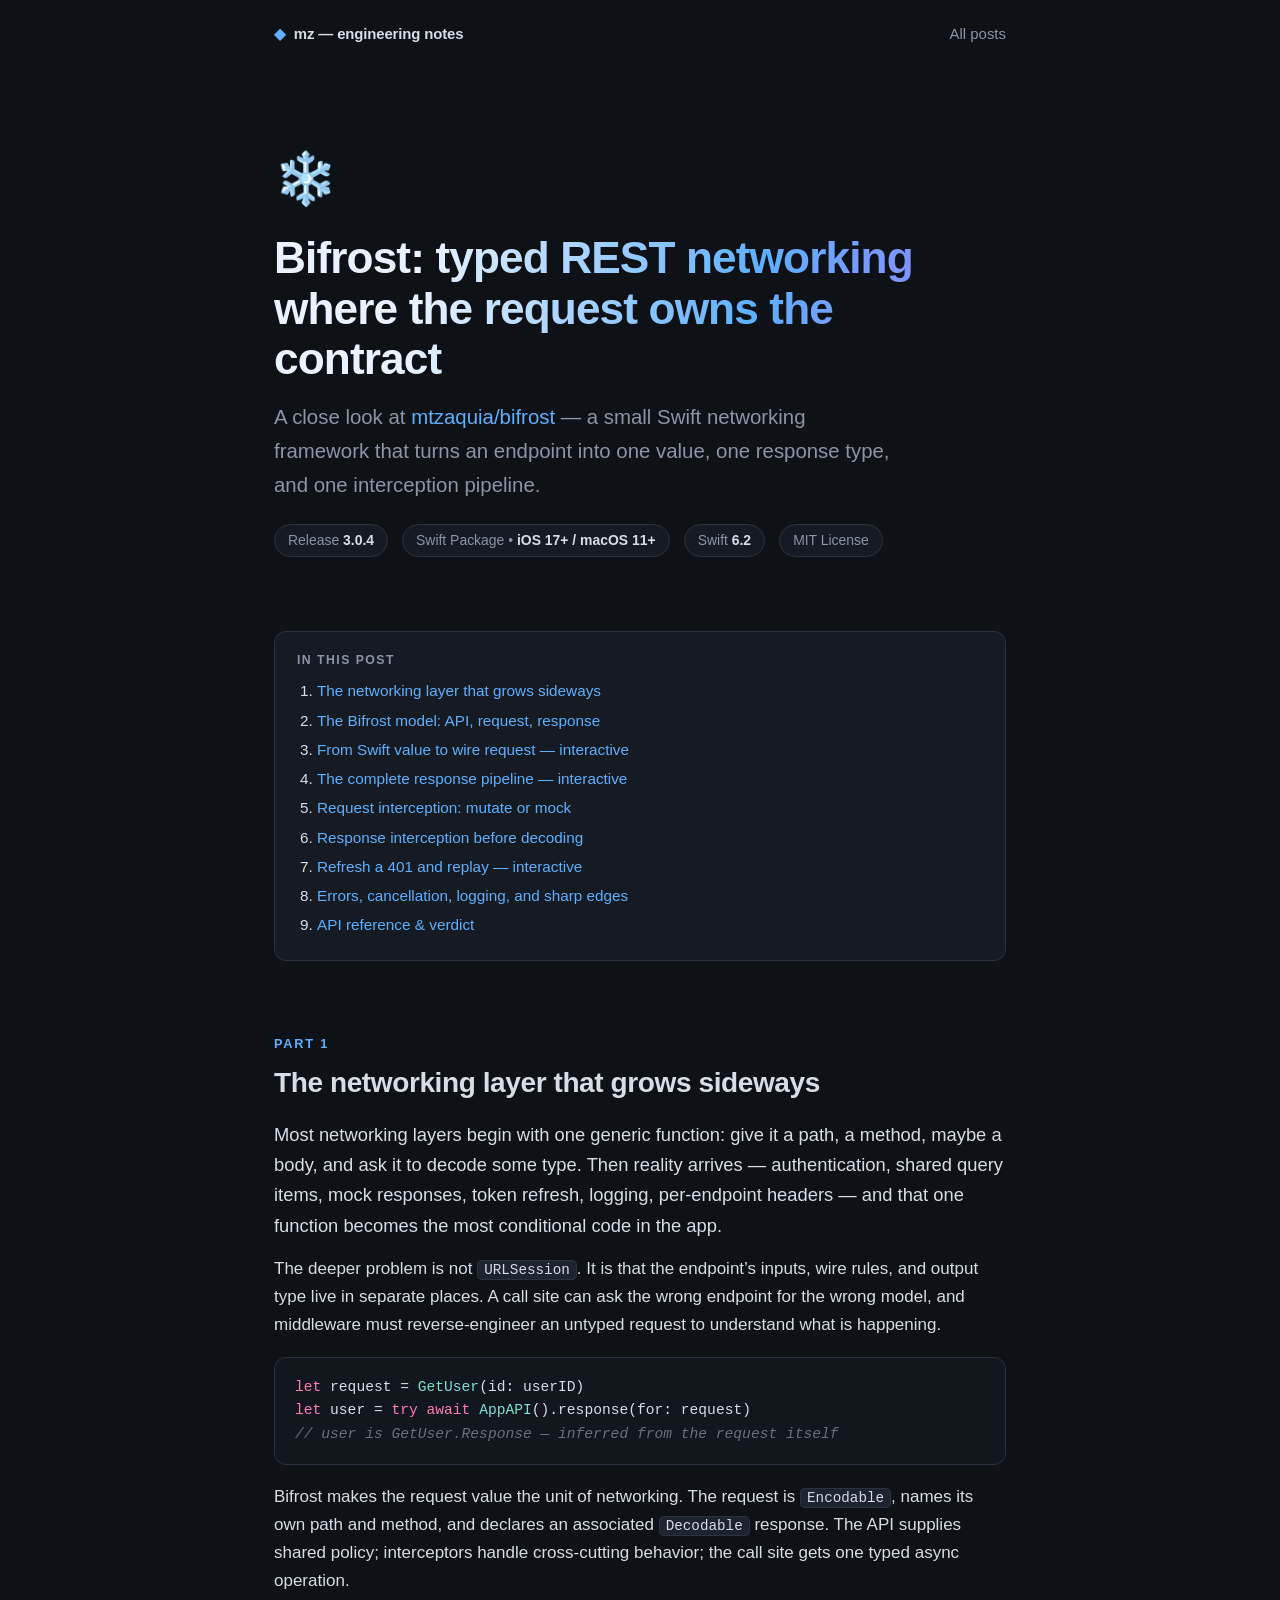
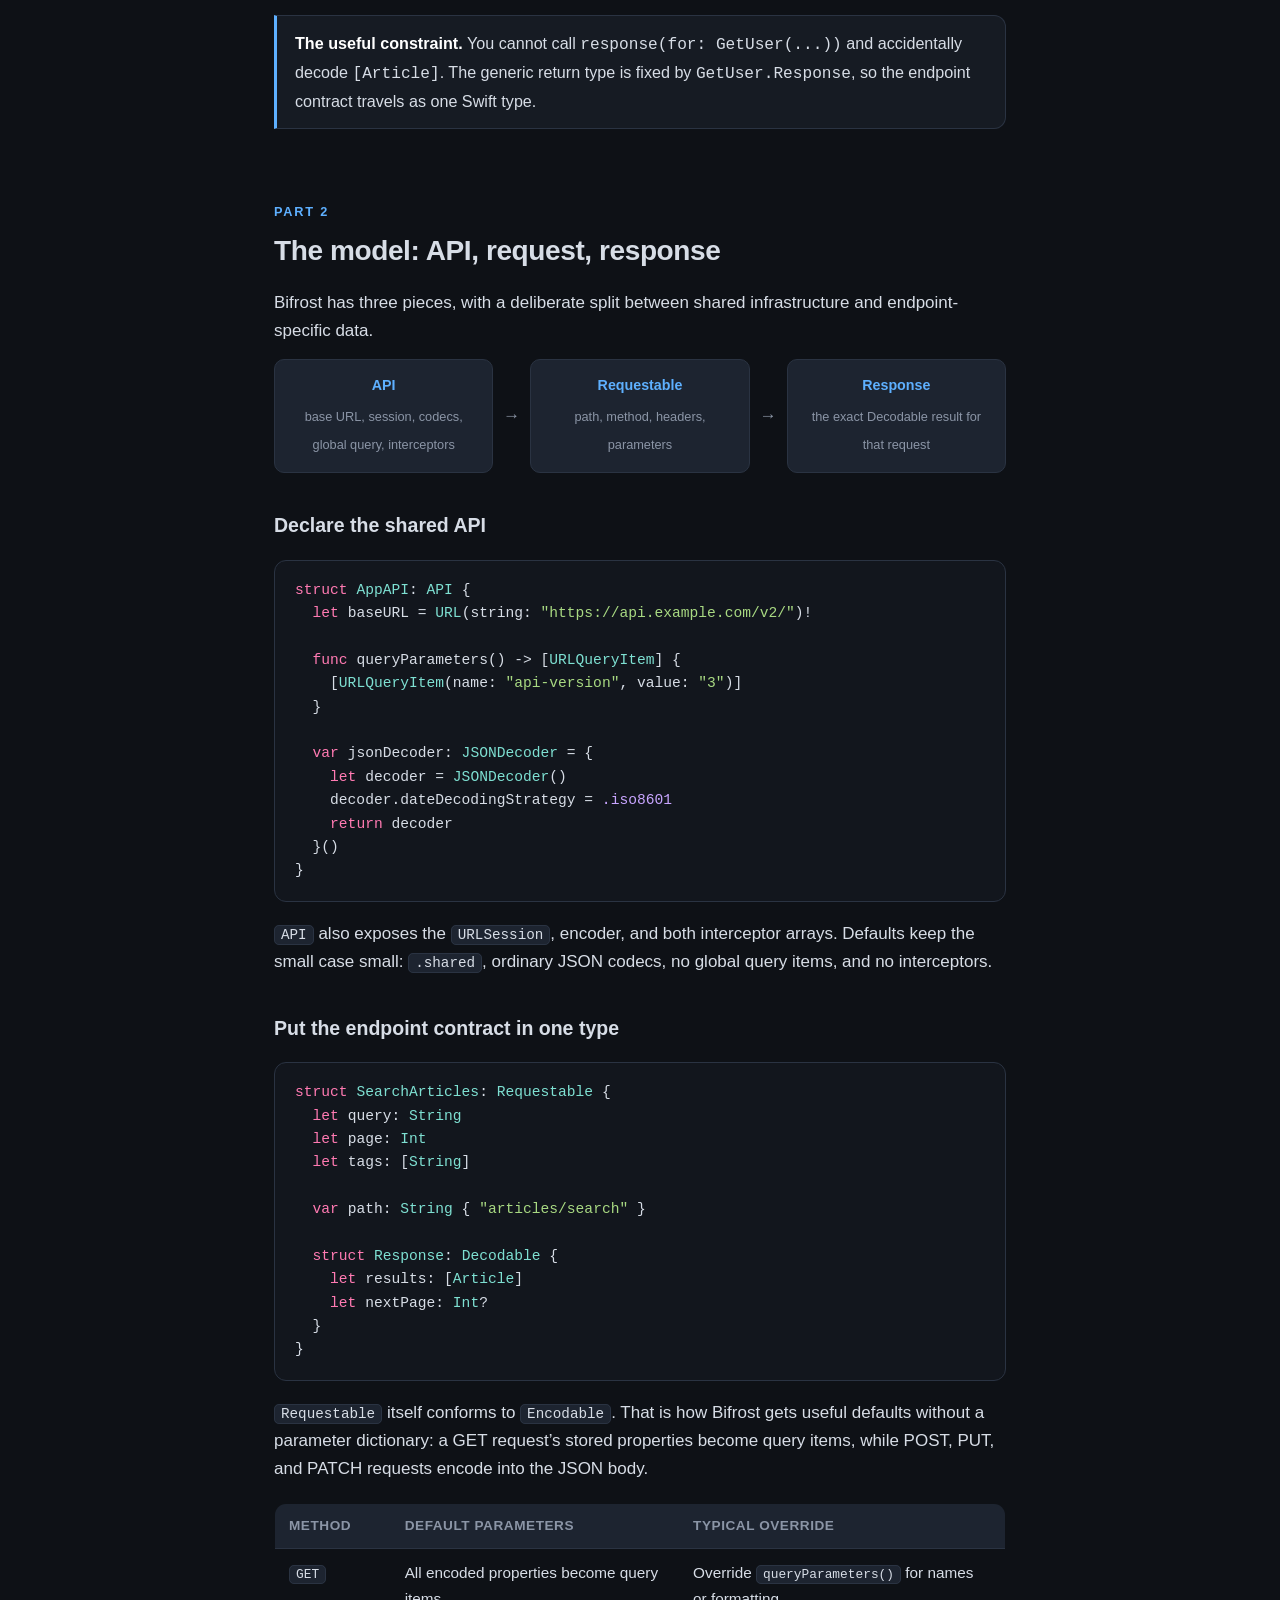
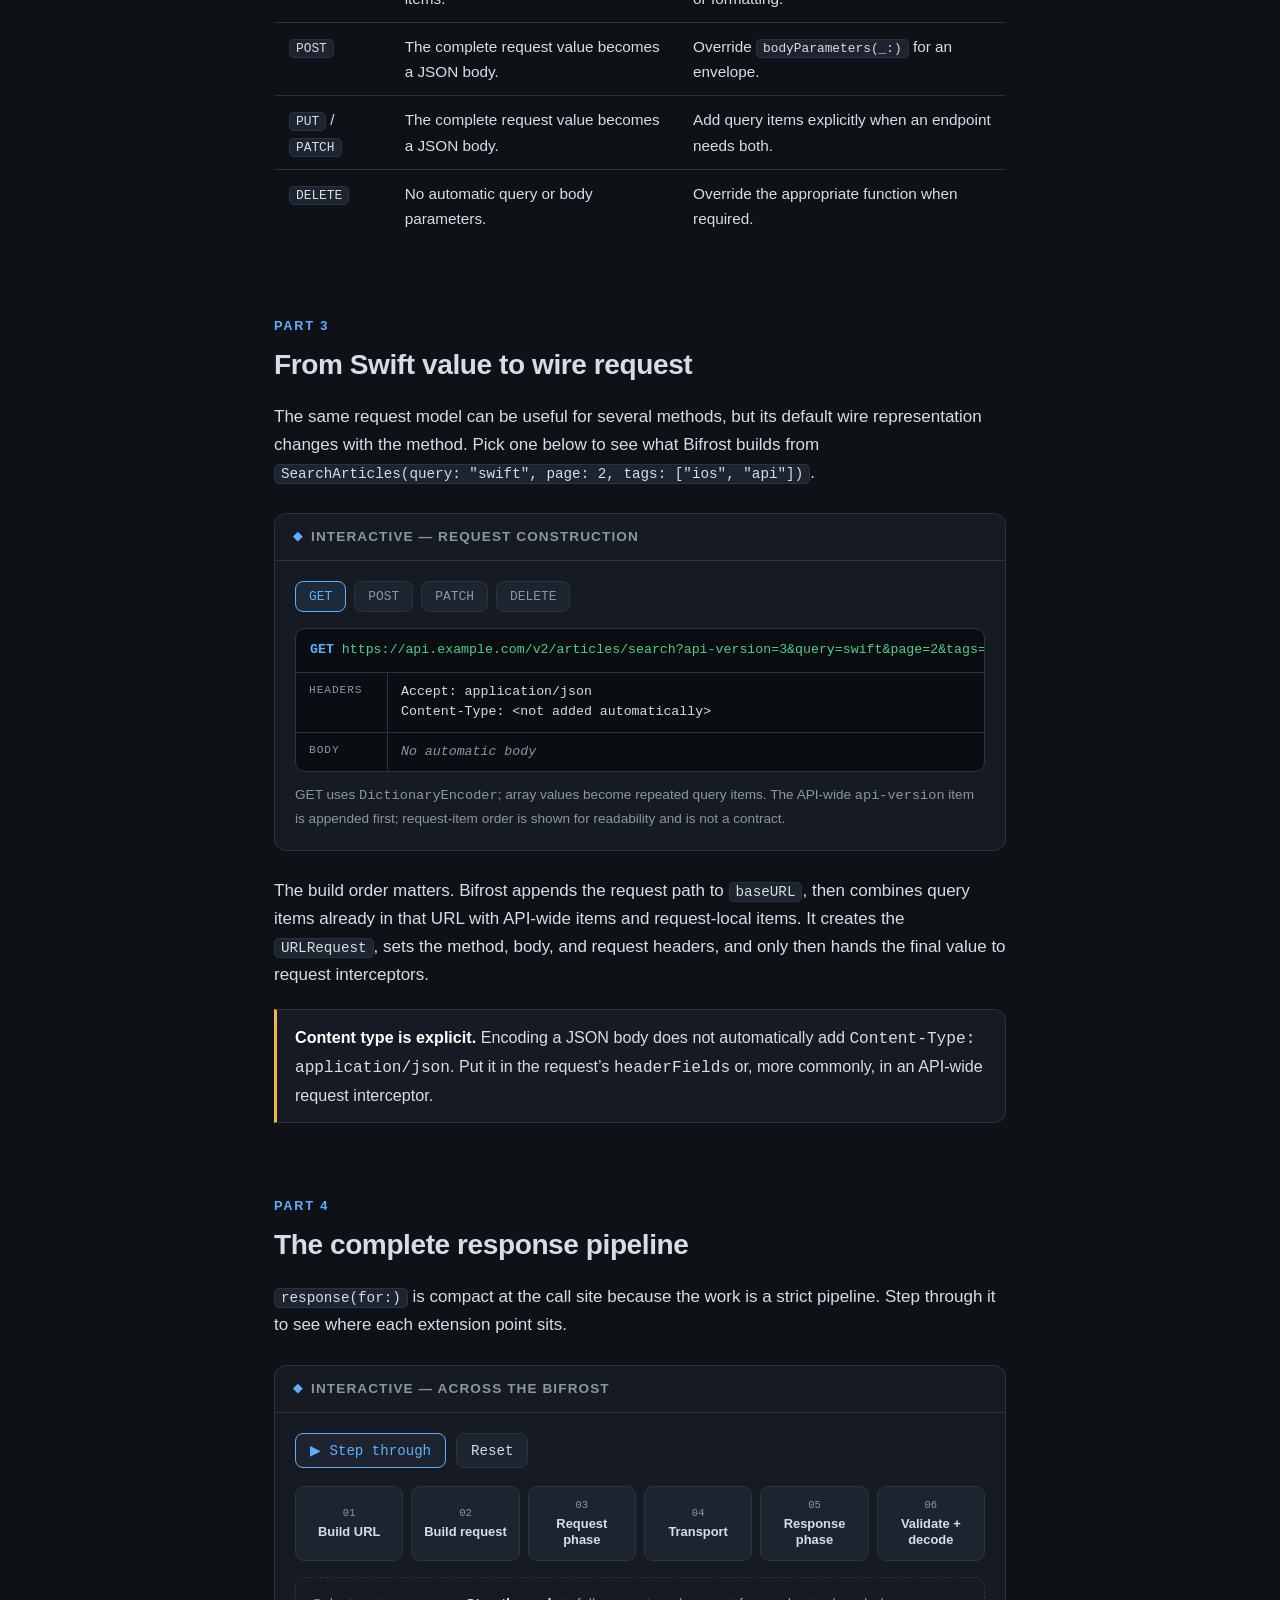
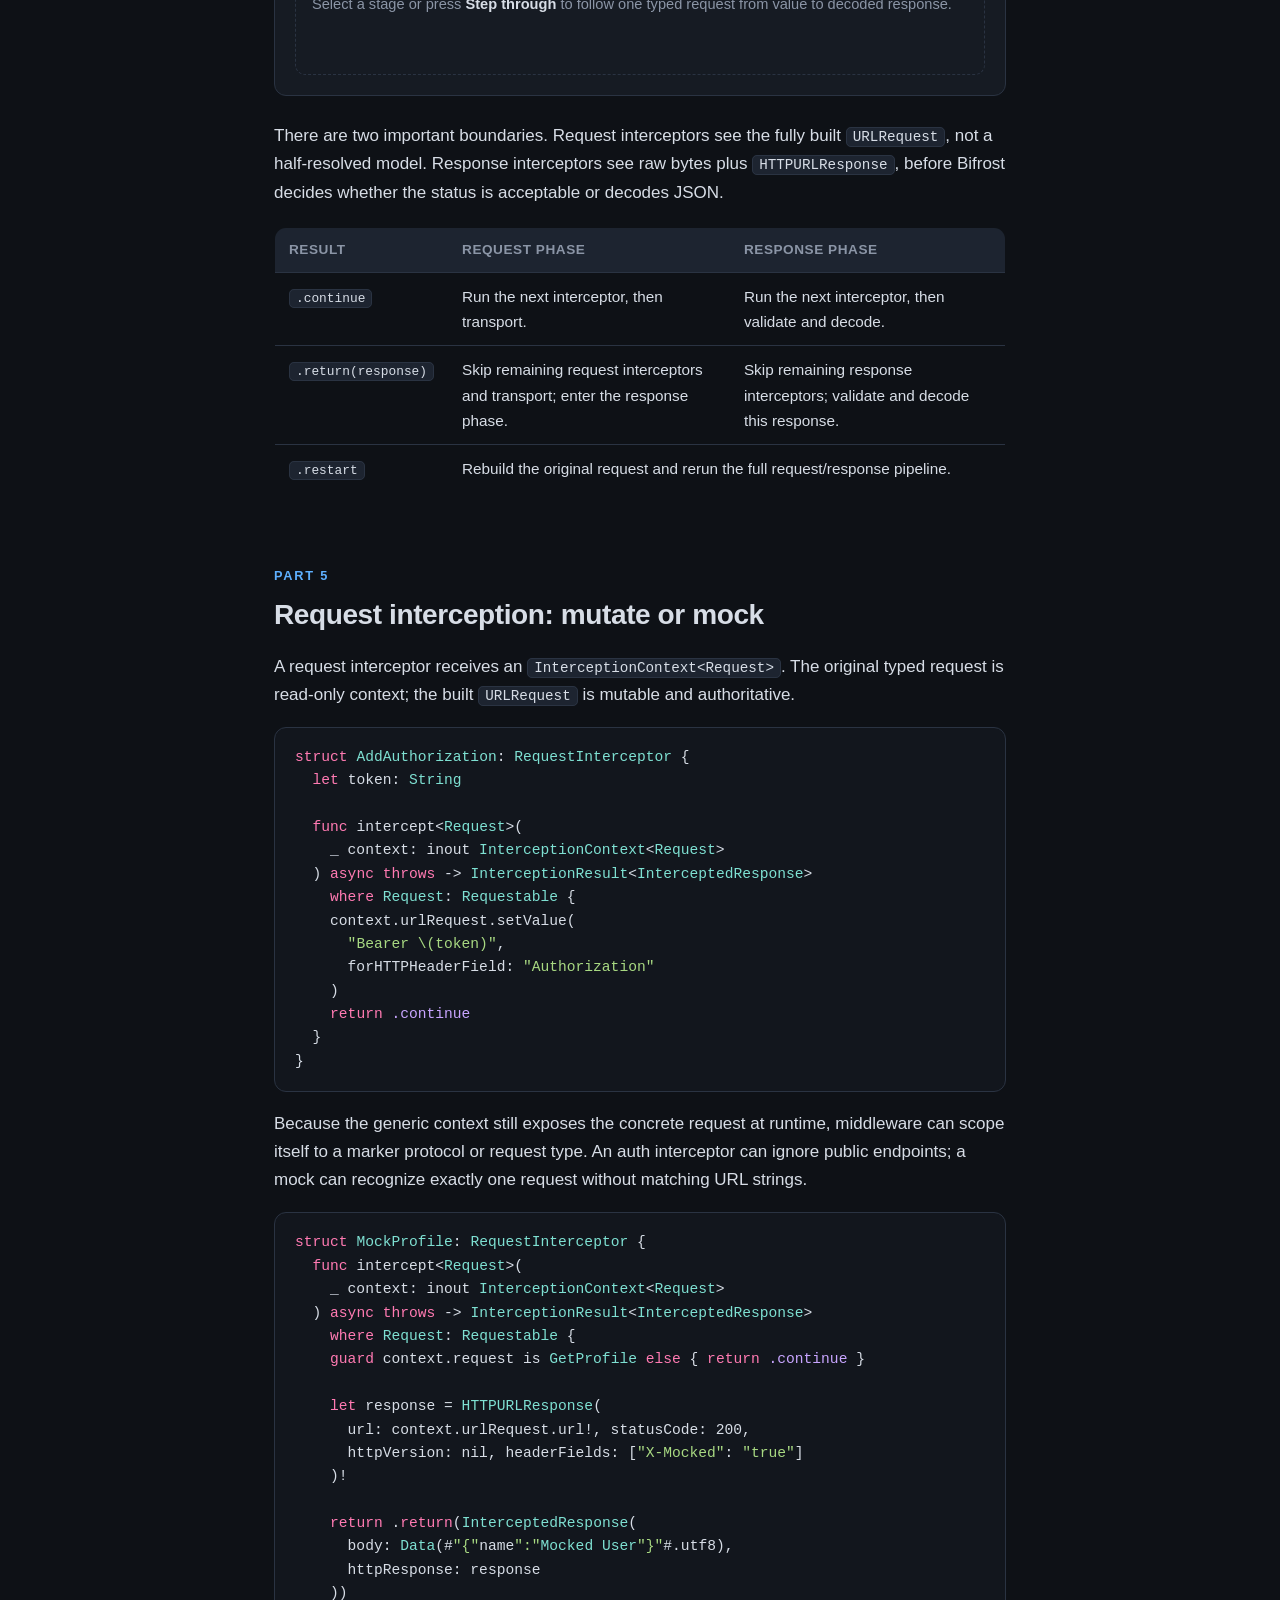
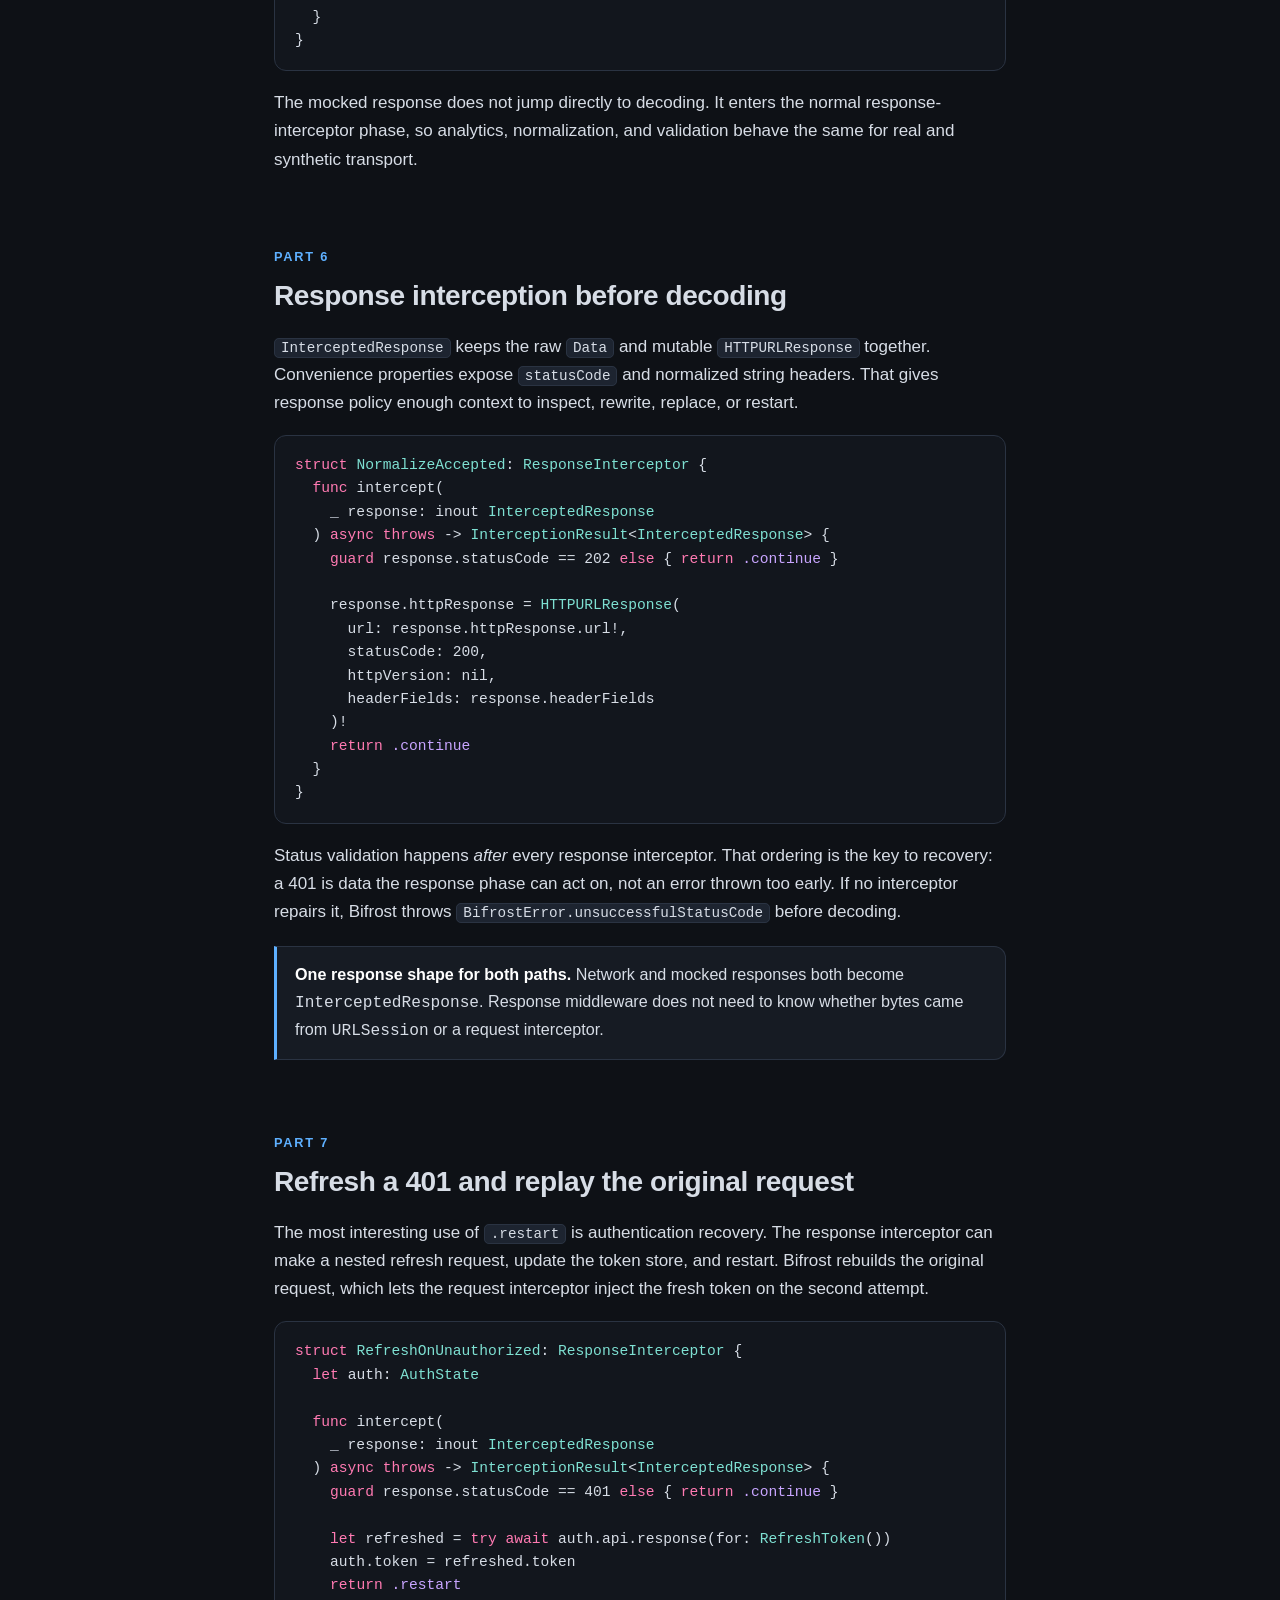
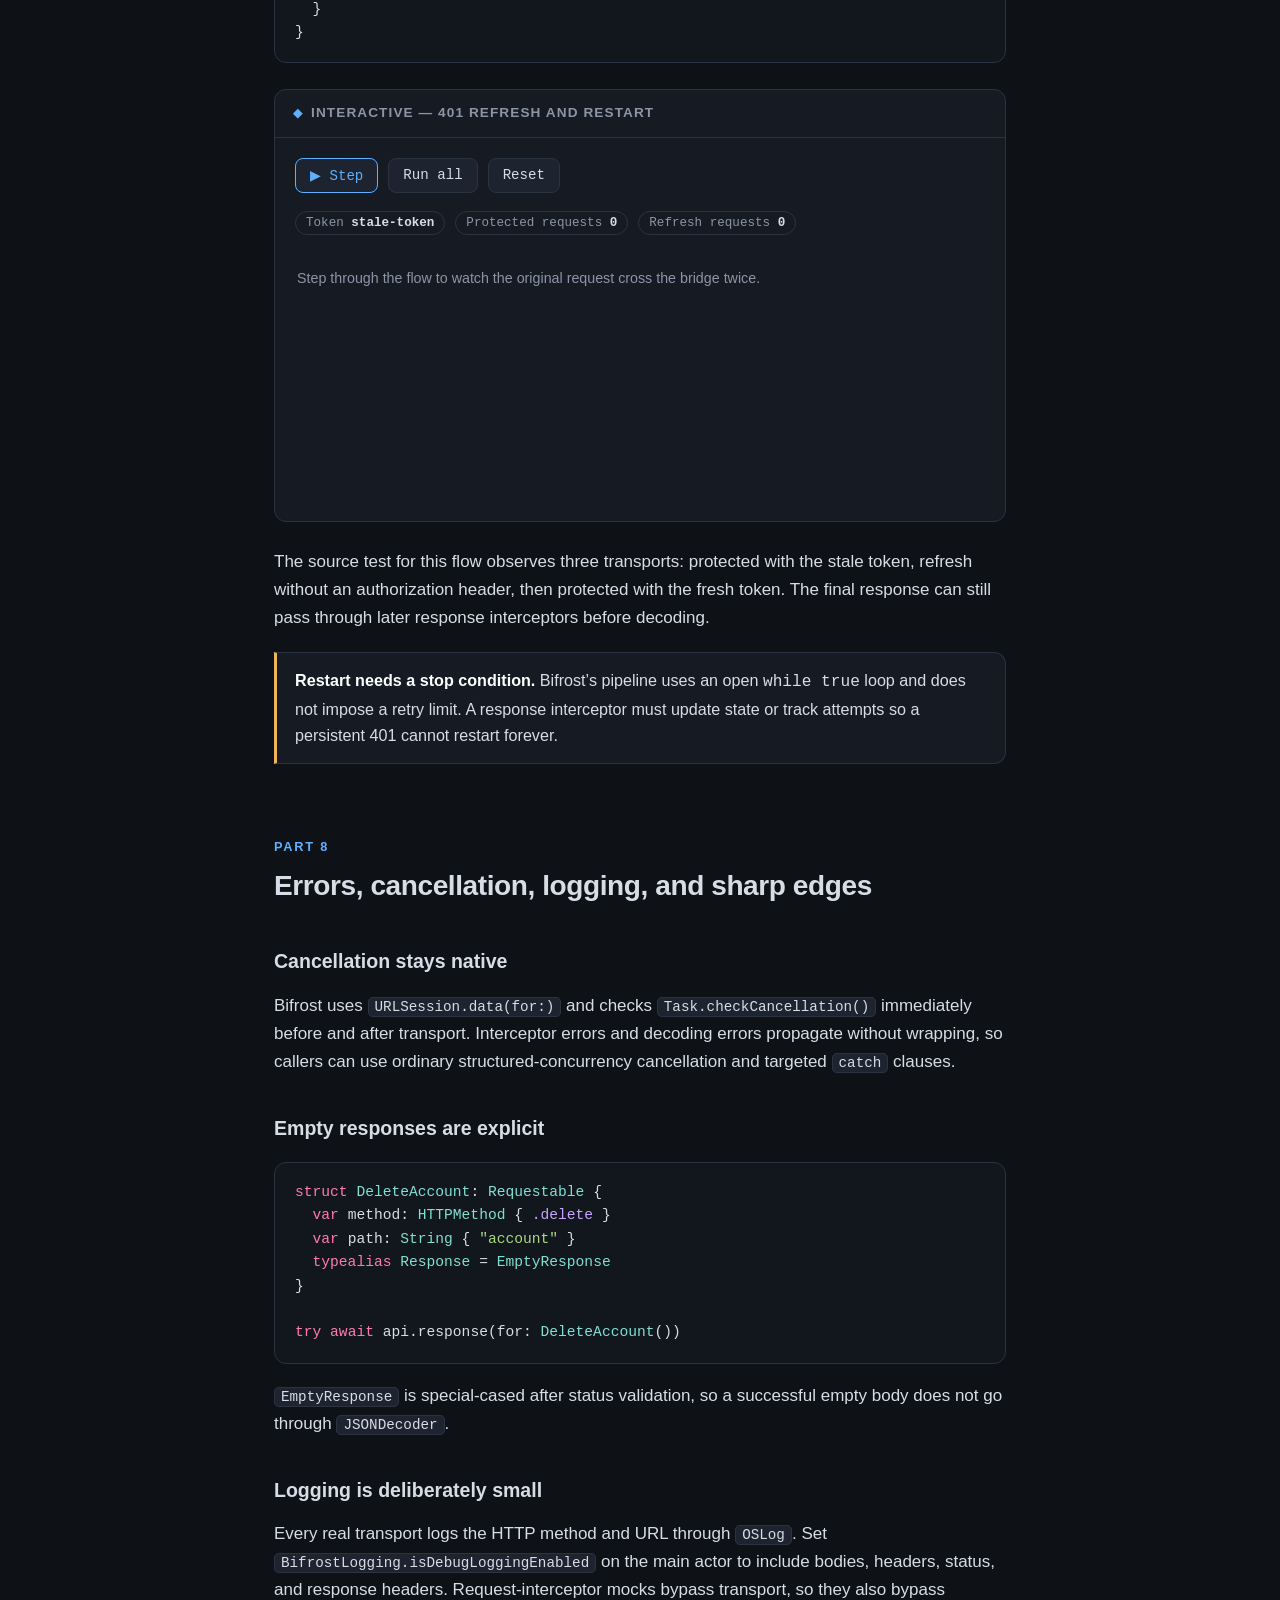
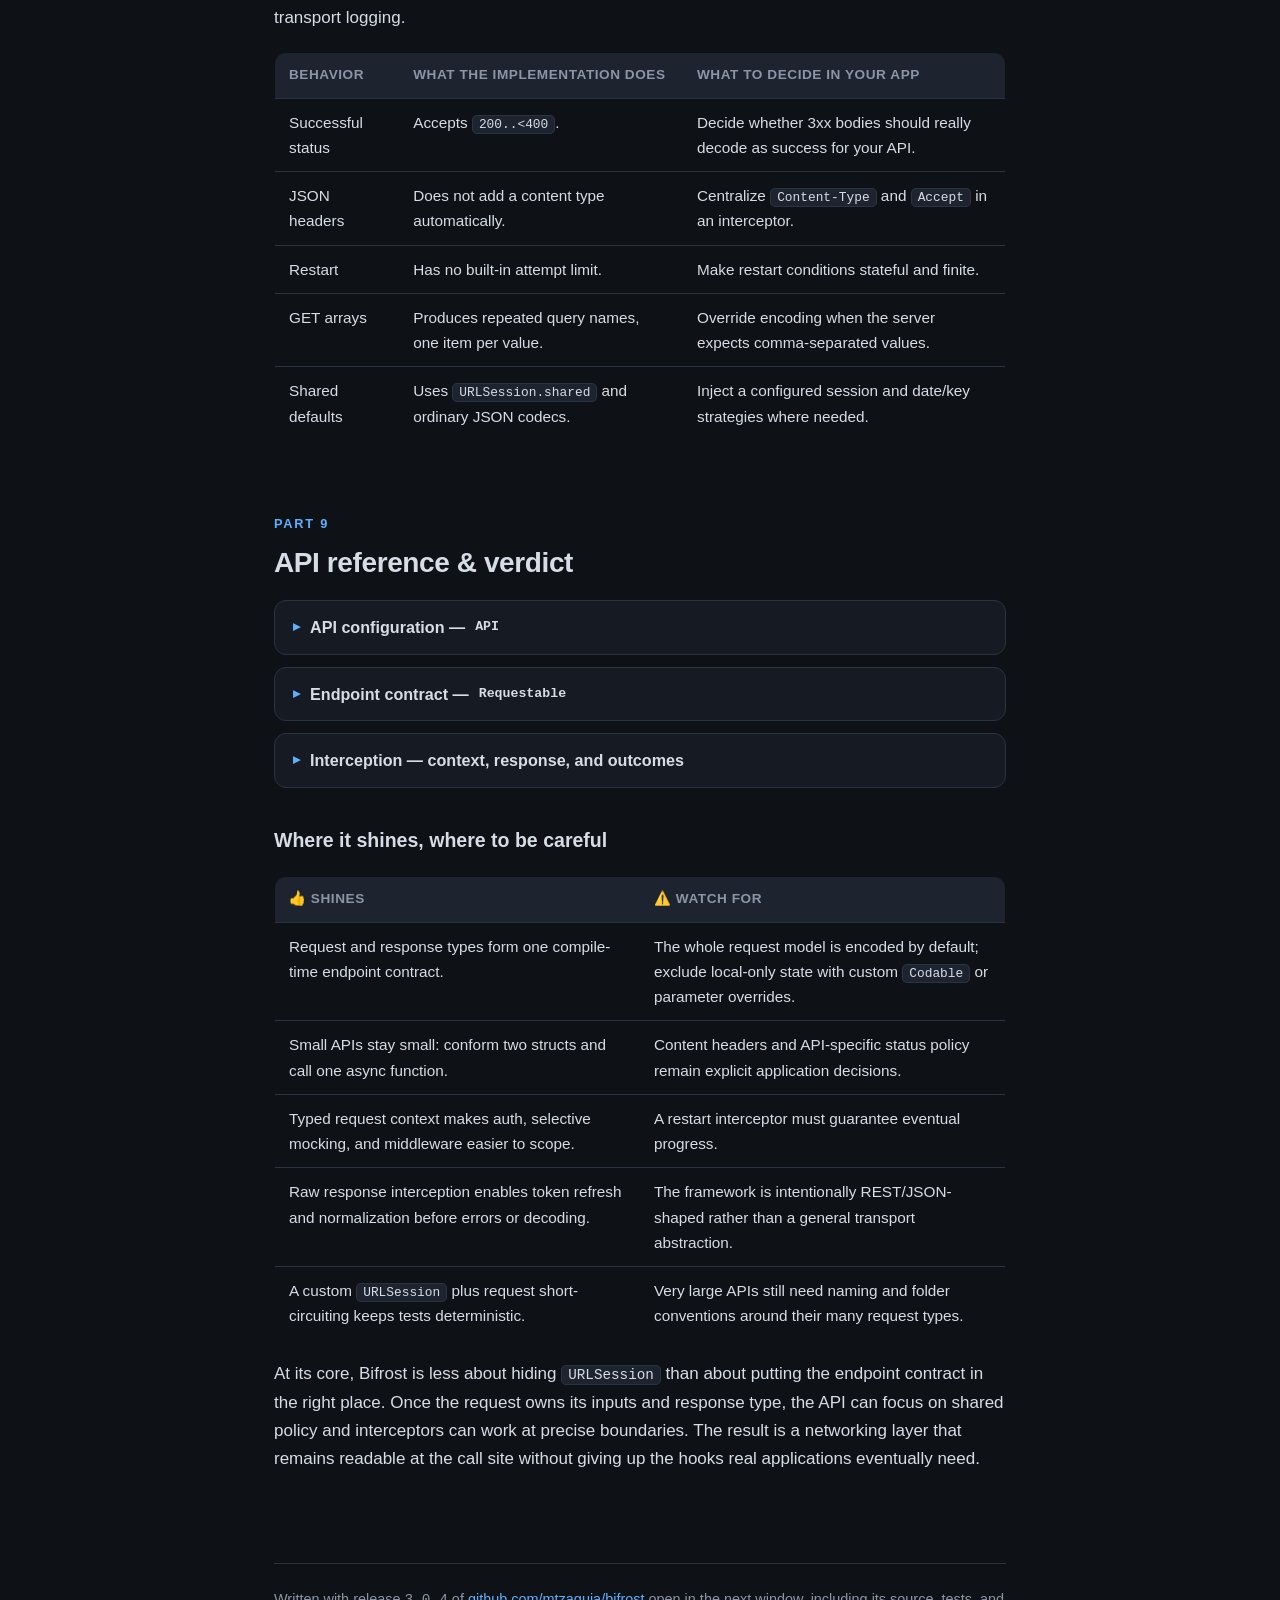
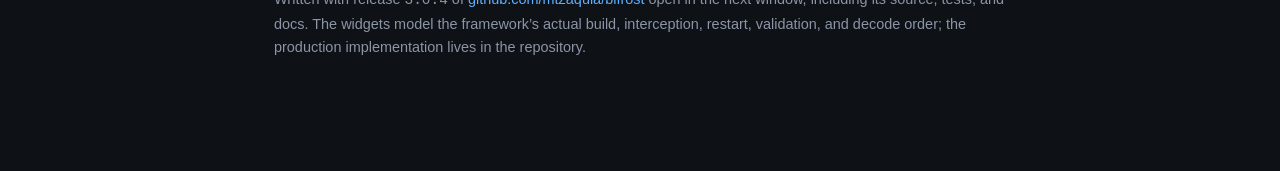
==== commit 31adec53: "Update posts for consistency." ====
--- a/posts/bifrost.html
+++ b/posts/bifrost.html
@@ -100,7 +100,7 @@
   <h1>Bifrost: typed REST networking where the request owns the contract</h1>
   <p class="sub">A close look at <a href="https://github.com/mtzaquia/bifrost" target="_blank" rel="noopener">mtzaquia/bifrost</a> — a small Swift networking framework that turns an endpoint into one value, one response type, and one interception pipeline.</p>
   <div class="meta-row">
-    <span class="pill">Source <b>main</b> • Version <b>3.0.4</b></span>
+    <span class="pill">Release <b>3.0.4</b></span>
     <span class="pill">Swift Package • <b>iOS 17+ / macOS 11+</b></span>
     <span class="pill">Swift <b>6.2</b></span>
     <span class="pill">MIT License</span>
@@ -490,7 +490,7 @@
 <p>At its core, Bifrost is less about hiding <code>URLSession</code> than about putting the endpoint contract in the right place. Once the request owns its inputs and response type, the API can focus on shared policy and interceptors can work at precise boundaries. The result is a networking layer that remains readable at the call site without giving up the hooks real applications eventually need.</p>
 
 <footer>
-  Written with the source, tests, and docs of <a href="https://github.com/mtzaquia/bifrost" target="_blank" rel="noopener">github.com/mtzaquia/bifrost</a> (<code>main</code>, version 3.0.4) open in the next window. The widgets model the framework’s actual build, interception, restart, validation, and decode order; the production implementation lives in the repository.
+  Written with release <code>3.0.4</code> of <a href="https://github.com/mtzaquia/bifrost" target="_blank" rel="noopener">github.com/mtzaquia/bifrost</a> open in the next window, including its source, tests, and docs. The widgets model the framework’s actual build, interception, restart, validation, and decode order; the production implementation lives in the repository.
 </footer>
 
 </main>
